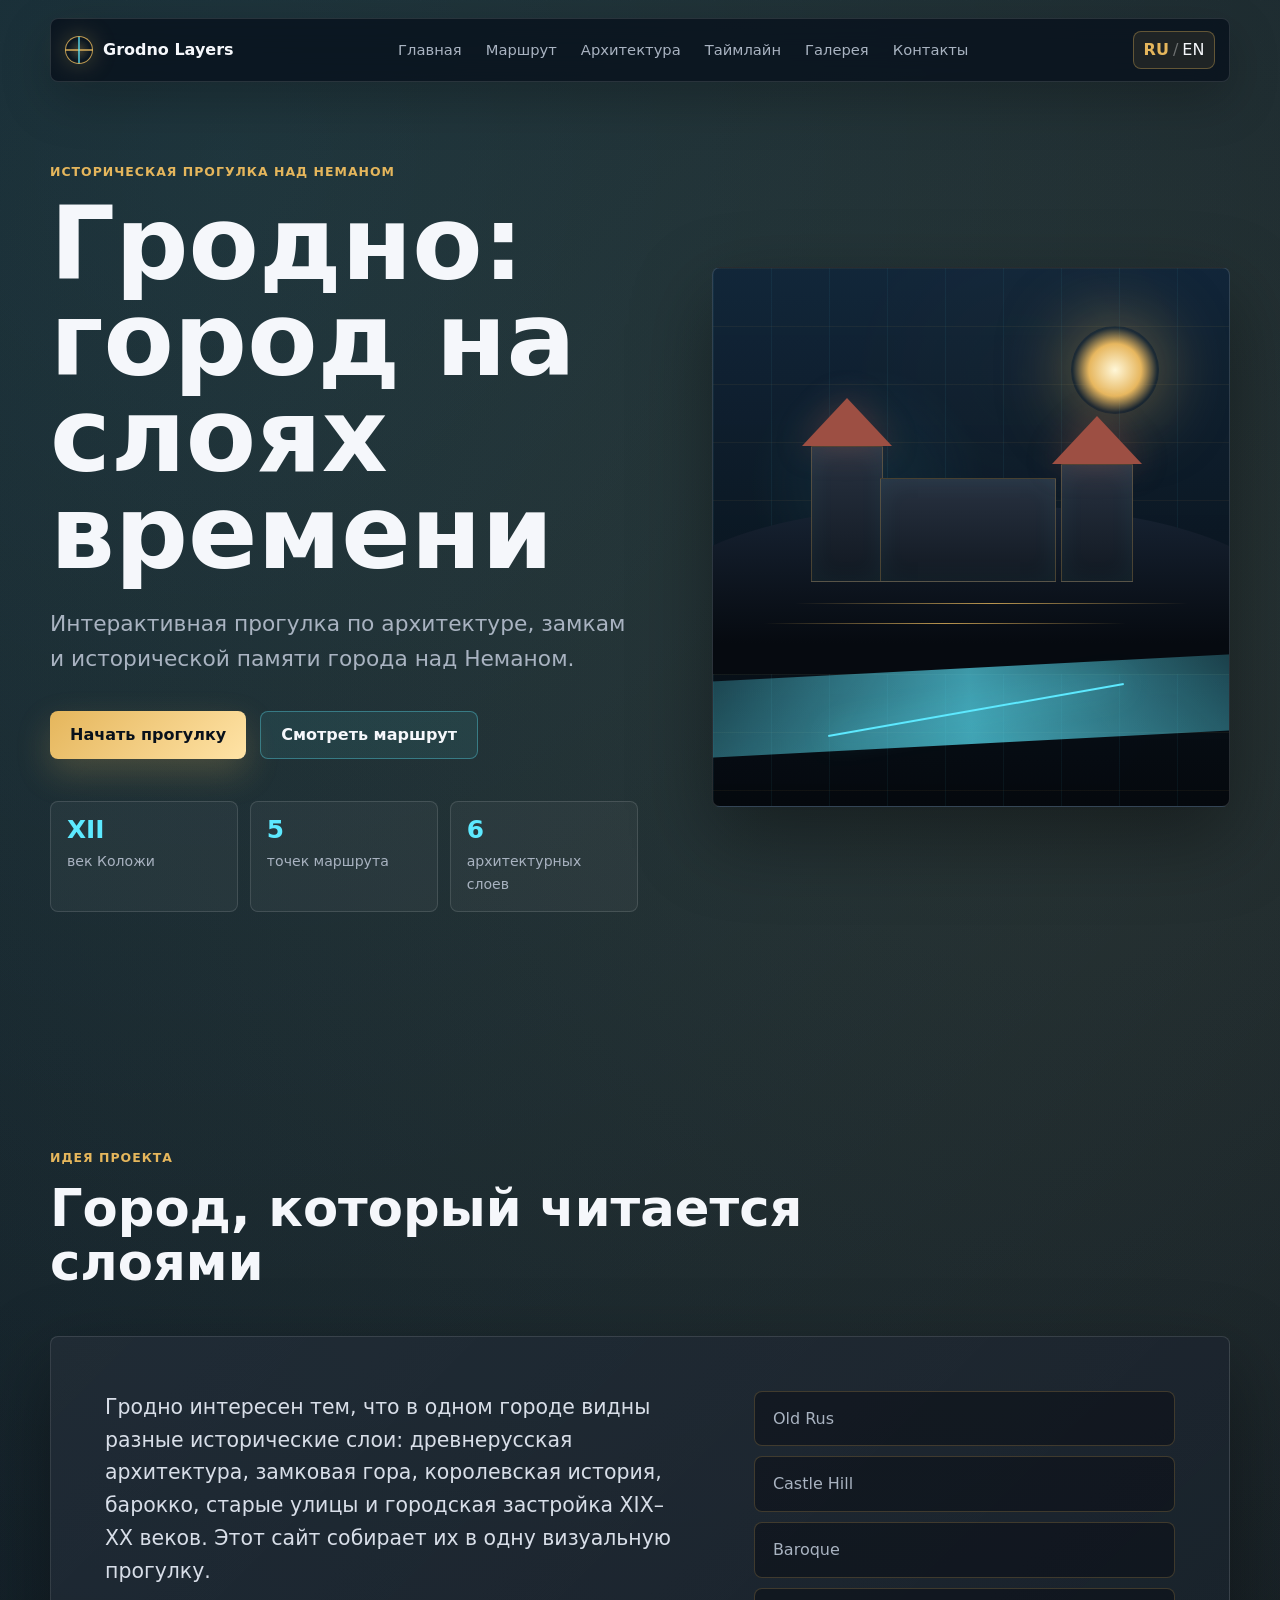
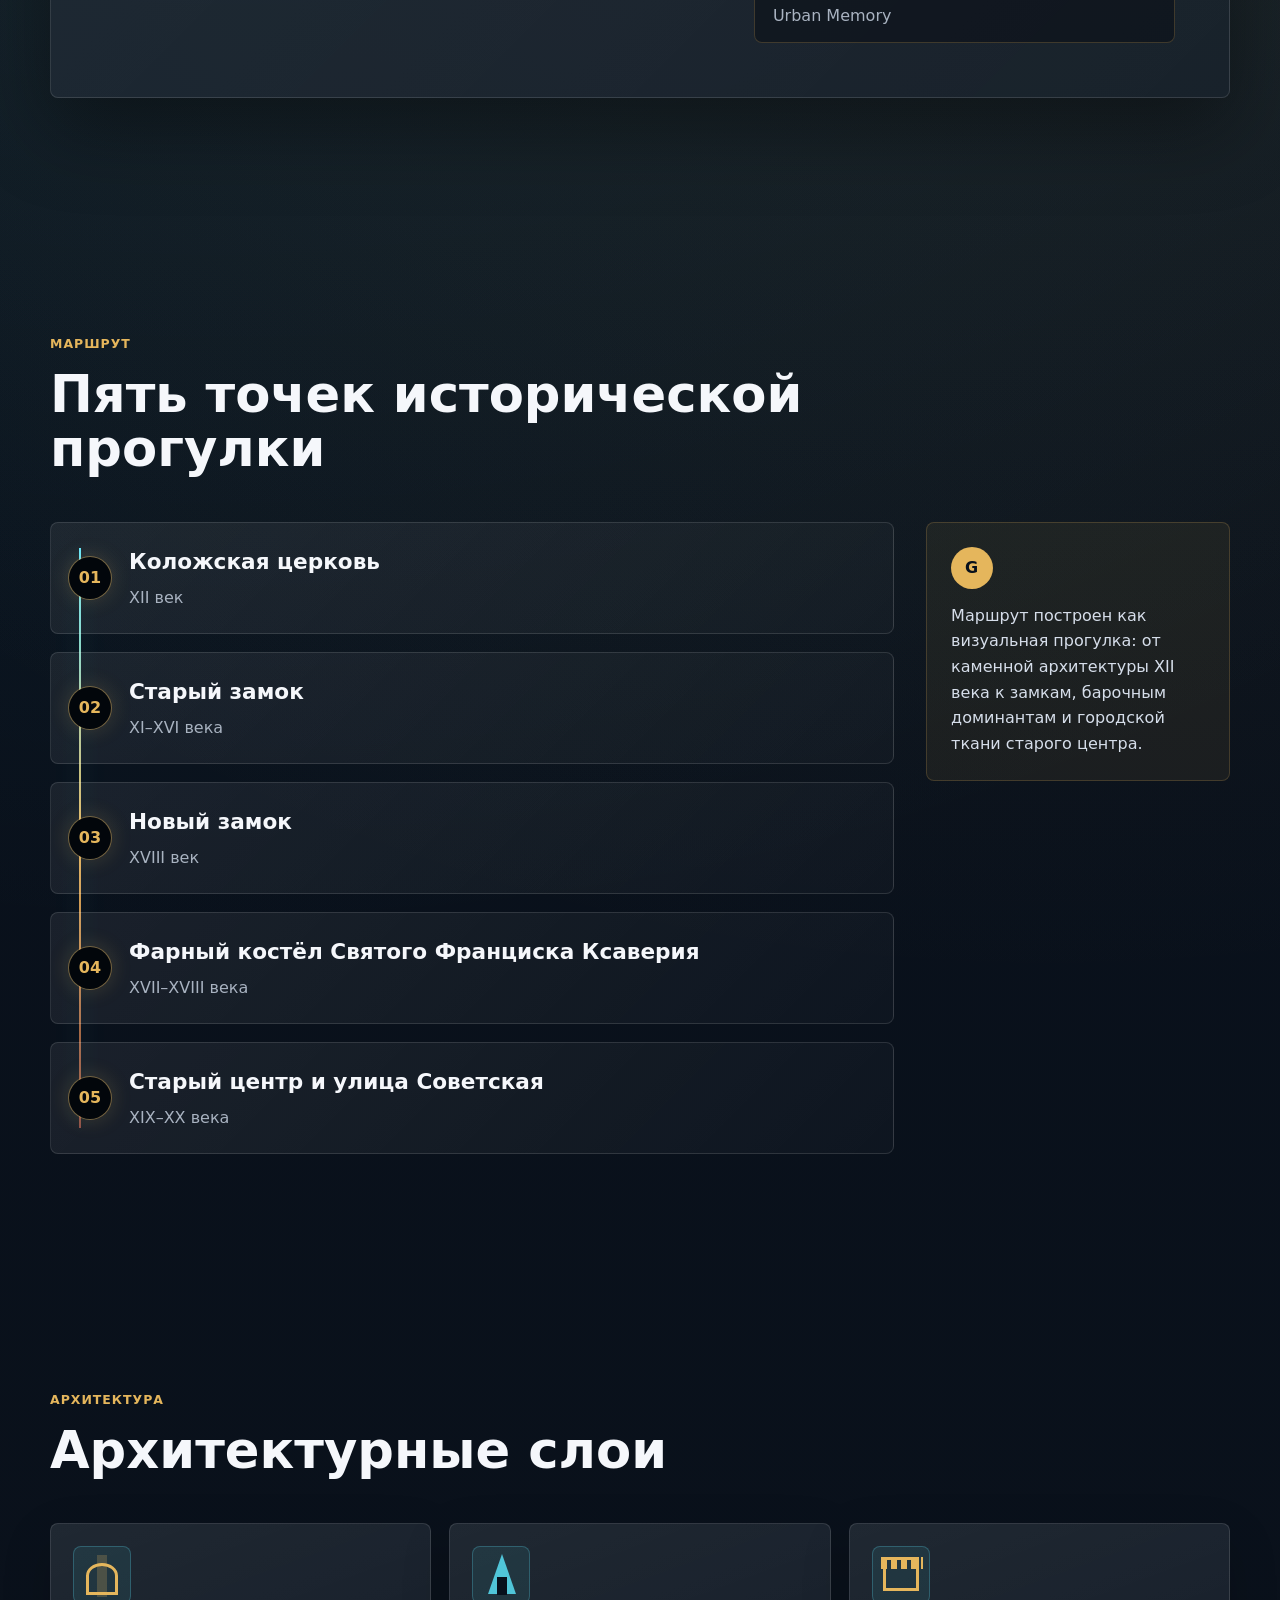
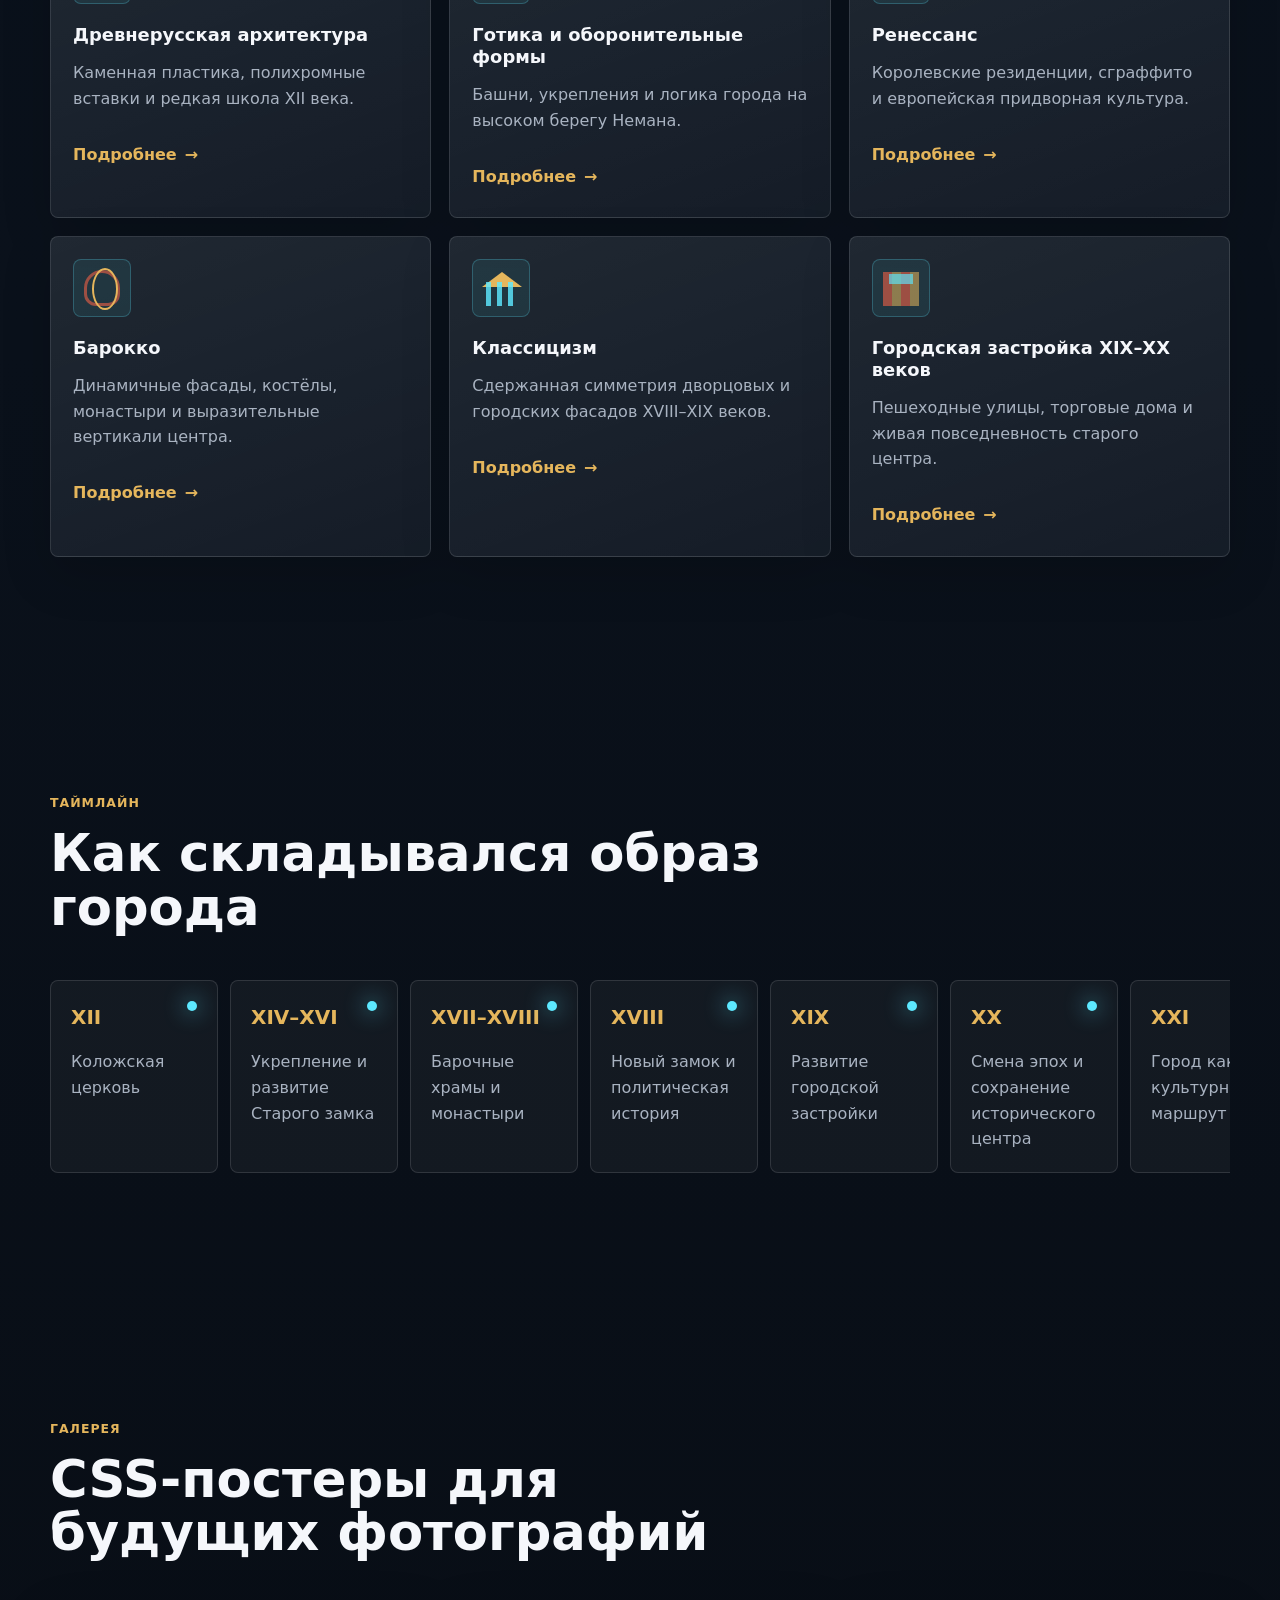
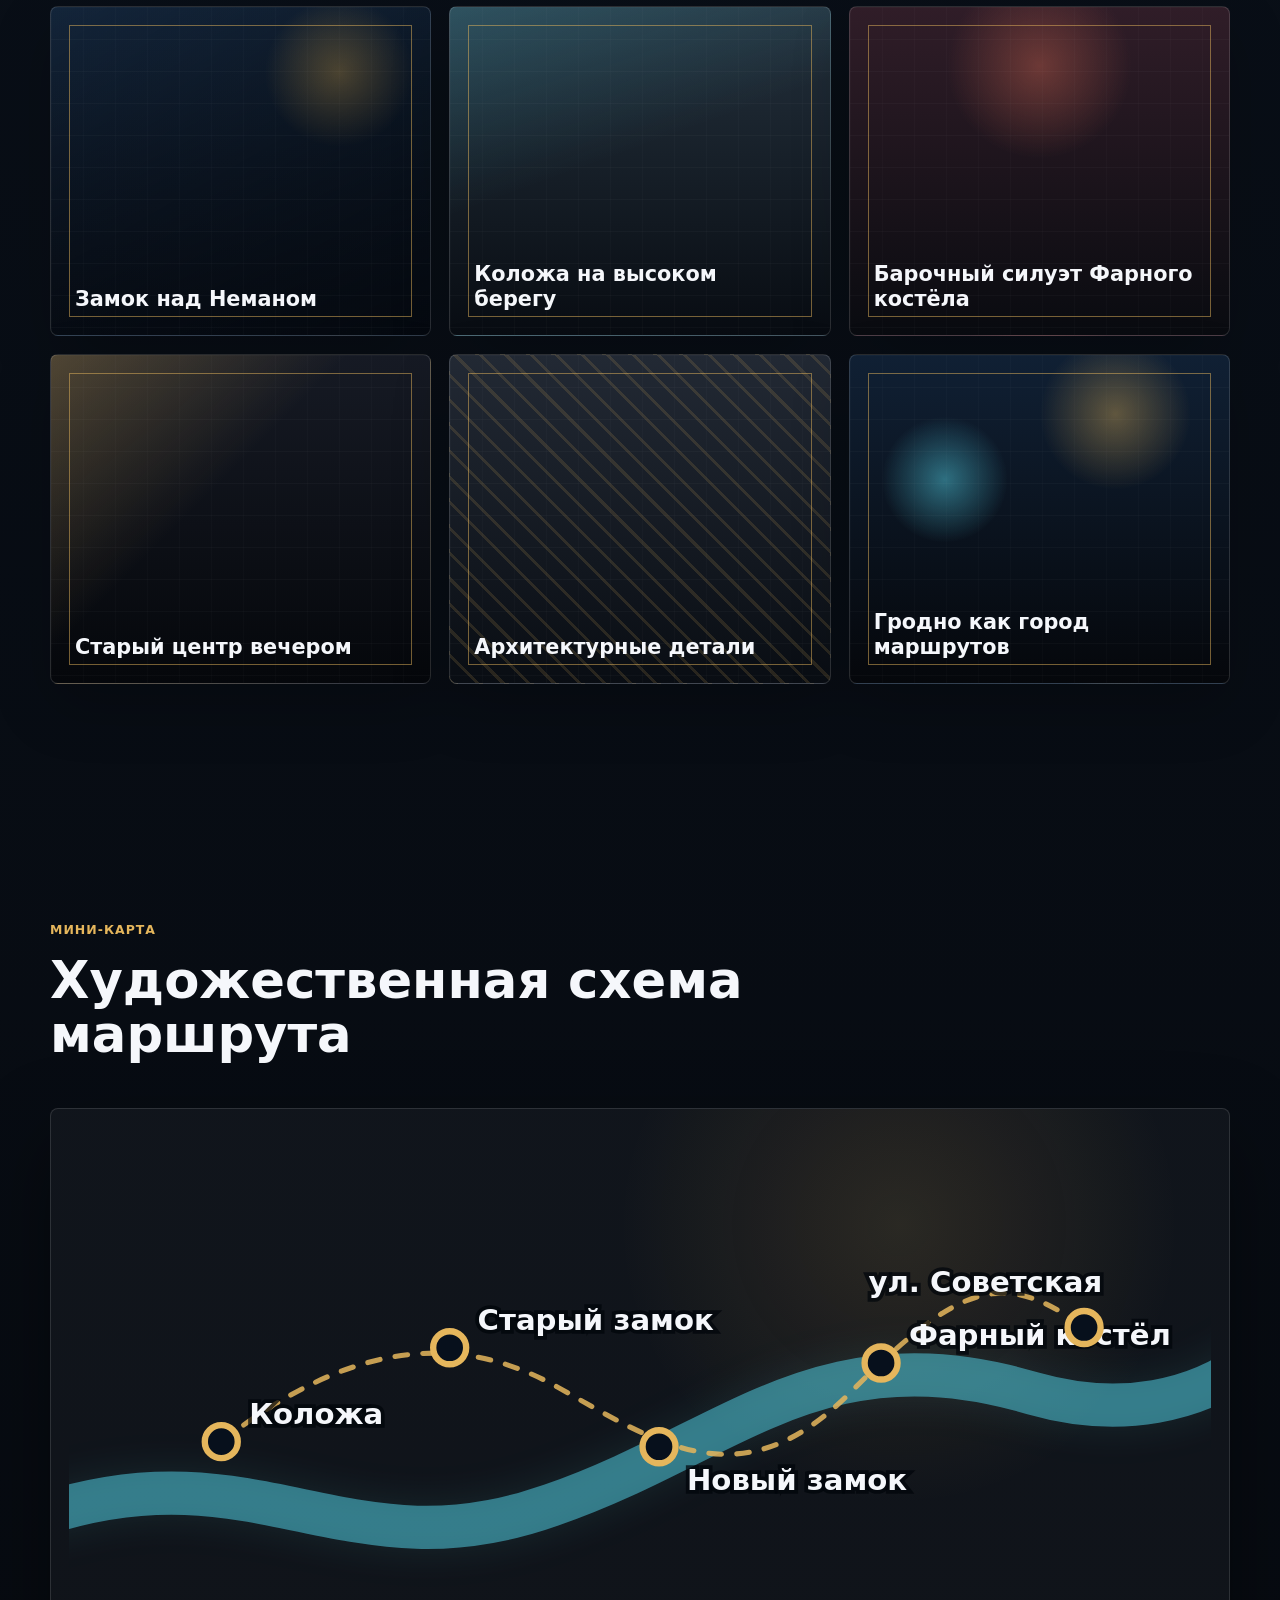
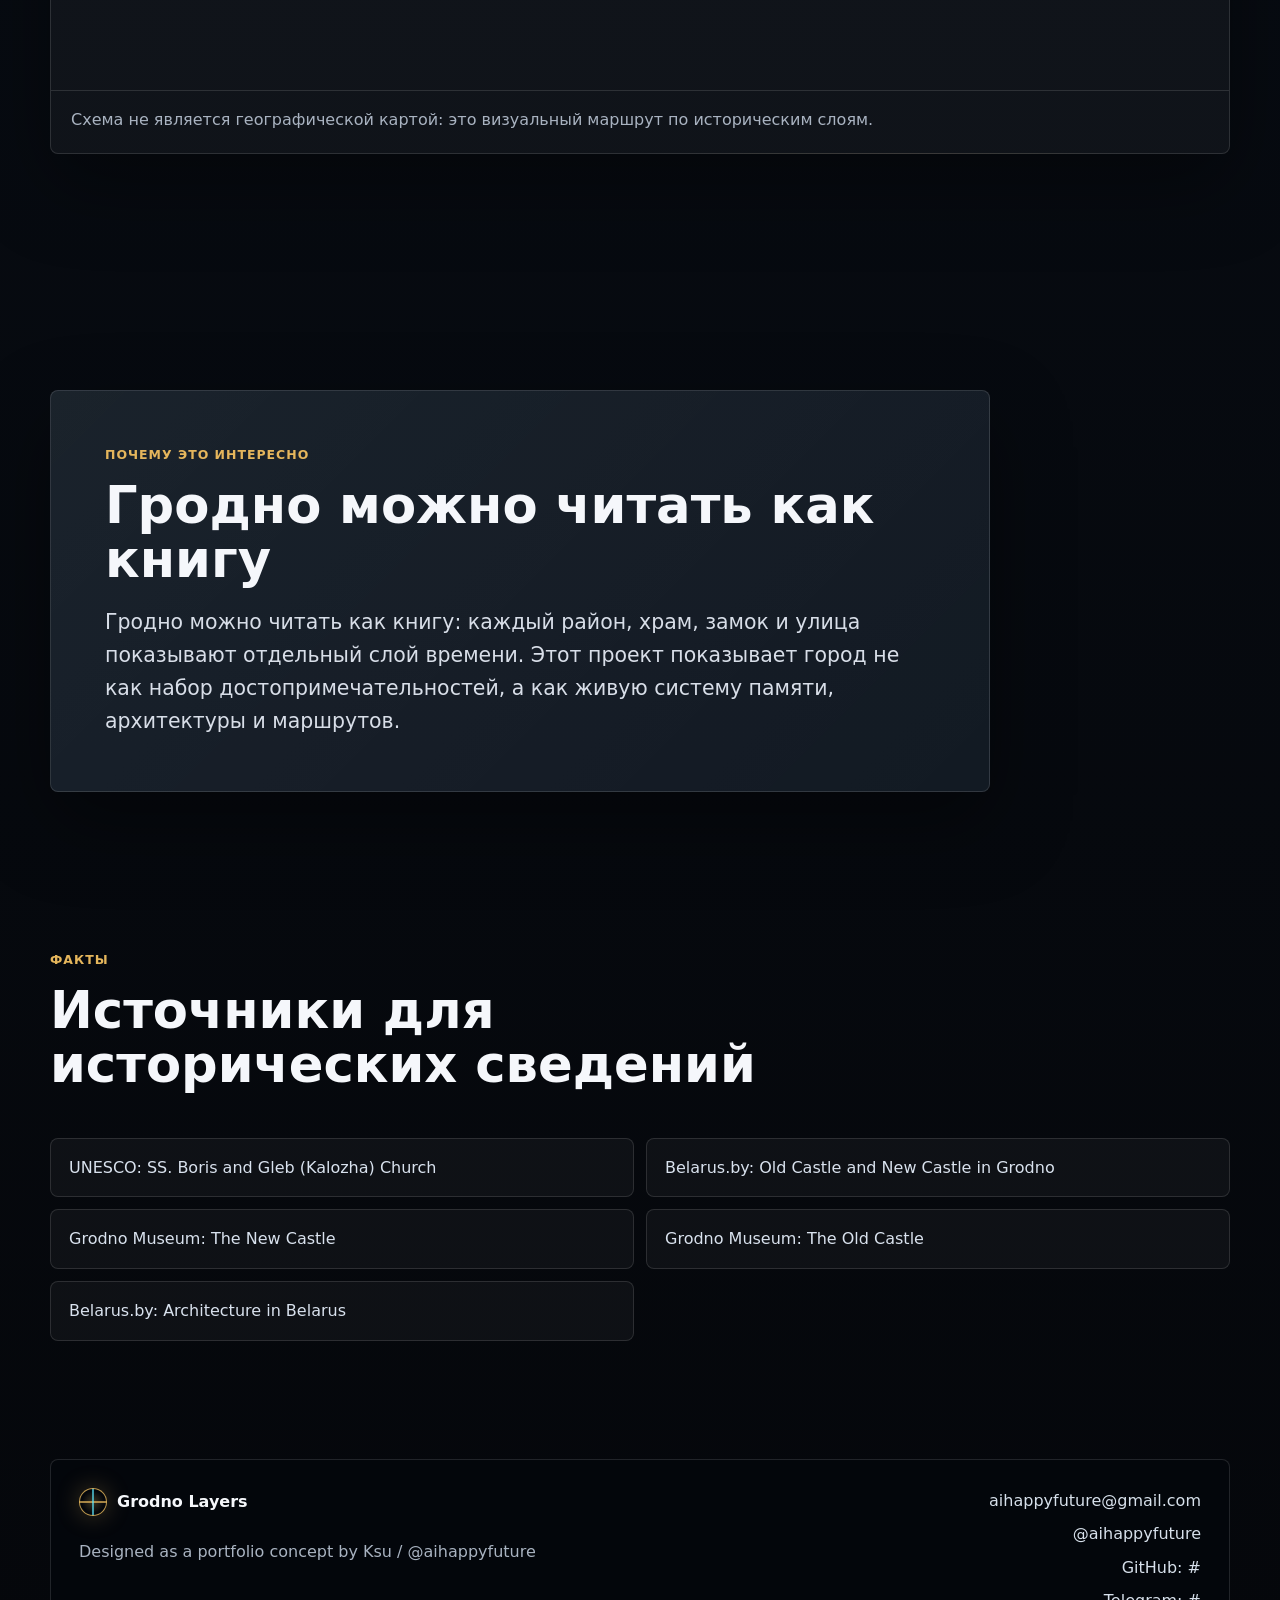
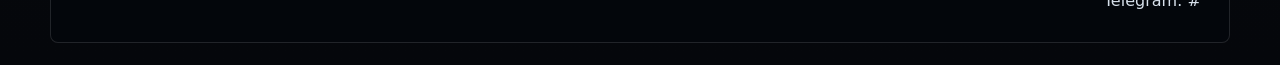
==== index.html @ 13f541f4 "Publish Grodno Layers site" ====
<!DOCTYPE html>
<html lang="ru">
  <head>
    <meta charset="UTF-8" />
    <meta name="viewport" content="width=device-width, initial-scale=1.0" />
    <meta
      name="description"
      content="Grodno Layers — интерактивный одностраничный портфолио-проект об истории и архитектуре Гродно."
    />
    <title>Grodno Layers | Гродно: город на слоях времени</title>
    <link rel="stylesheet" href="style.css" />
  </head>
  <body>
    <div class="page-noise" aria-hidden="true"></div>

    <header class="site-header" id="top">
      <a class="brand" href="#home" aria-label="Grodno Layers">
        <span class="brand-mark"></span>
        <span>Grodno Layers</span>
      </a>

      <nav class="nav" aria-label="Primary navigation">
        <a href="#home" data-i18n="navHome">Главная</a>
        <a href="#route" data-i18n="navRoute">Маршрут</a>
        <a href="#architecture" data-i18n="navArchitecture">Архитектура</a>
        <a href="#timeline" data-i18n="navTimeline">Таймлайн</a>
        <a href="#gallery" data-i18n="navGallery">Галерея</a>
        <a href="#contacts" data-i18n="navContacts">Контакты</a>
      </nav>

      <button class="lang-toggle" type="button" aria-label="Switch language">
        <span class="lang-current">RU</span>
        <span class="lang-divider">/</span>
        <span class="lang-next">EN</span>
      </button>
    </header>

    <main>
      <section class="hero section" id="home">
        <div class="hero-copy reveal">
          <p class="eyebrow" data-i18n="heroEyebrow">Историческая прогулка над Неманом</p>
          <h1 data-i18n="heroTitle">Гродно: город на слоях времени</h1>
          <p class="hero-lead" data-i18n="heroLead">
            Интерактивная прогулка по архитектуре, замкам и исторической памяти города над Неманом.
          </p>
          <div class="hero-actions" aria-label="Hero actions">
            <a class="button primary" href="#idea" data-i18n="startWalk">Начать прогулку</a>
            <a class="button ghost" href="#route" data-i18n="watchRoute">Смотреть маршрут</a>
          </div>
          <dl class="hero-facts">
            <div>
              <dt>XII</dt>
              <dd data-i18n="factCentury">век Коложи</dd>
            </div>
            <div>
              <dt>5</dt>
              <dd data-i18n="factRoute">точек маршрута</dd>
            </div>
            <div>
              <dt>6</dt>
              <dd data-i18n="factLayers">архитектурных слоев</dd>
            </div>
          </dl>
        </div>

        <div class="hero-art reveal" aria-label="CSS illustration of Grodno skyline">
          <div class="archive-grid"></div>
          <div class="moon"></div>
          <div class="hill"></div>
          <div class="castle">
            <span class="tower tower-left"></span>
            <span class="tower tower-right"></span>
            <span class="keep"></span>
            <span class="roof roof-left"></span>
            <span class="roof roof-right"></span>
          </div>
          <div class="city-line line-one"></div>
          <div class="city-line line-two"></div>
          <div class="river"></div>
          <div class="route-glow"></div>
        </div>
      </section>

      <section class="section idea" id="idea">
        <div class="section-heading reveal">
          <p class="eyebrow" data-i18n="ideaEyebrow">Идея проекта</p>
          <h2 data-i18n="ideaTitle">Город, который читается слоями</h2>
        </div>
        <div class="idea-panel reveal">
          <p data-i18n="ideaText">
            Гродно интересен тем, что в одном городе видны разные исторические слои:
            древнерусская архитектура, замковая гора, королевская история, барокко,
            старые улицы и городская застройка XIX–XX веков. Этот сайт собирает их
            в одну визуальную прогулку.
          </p>
          <div class="idea-diagram" aria-hidden="true">
            <span>Old Rus</span>
            <span>Castle Hill</span>
            <span>Baroque</span>
            <span>Urban Memory</span>
          </div>
        </div>
      </section>

      <section class="section route-section" id="route">
        <div class="section-heading reveal">
          <p class="eyebrow" data-i18n="routeEyebrow">Маршрут</p>
          <h2 data-i18n="routeTitle">Пять точек исторической прогулки</h2>
        </div>

        <div class="route-layout">
          <div class="route-line" aria-label="Interactive route timeline">
            <button class="route-point reveal" type="button" data-place="kalozha">
              <span class="point-index">01</span>
              <span class="point-copy">
                <strong data-i18n="placeKalozha">Коложская церковь</strong>
                <em data-i18n="periodKalozha">XII век</em>
              </span>
            </button>
            <button class="route-point reveal" type="button" data-place="oldCastle">
              <span class="point-index">02</span>
              <span class="point-copy">
                <strong data-i18n="placeOldCastle">Старый замок</strong>
                <em data-i18n="periodOldCastle">XI–XVI века</em>
              </span>
            </button>
            <button class="route-point reveal" type="button" data-place="newCastle">
              <span class="point-index">03</span>
              <span class="point-copy">
                <strong data-i18n="placeNewCastle">Новый замок</strong>
                <em data-i18n="periodNewCastle">XVIII век</em>
              </span>
            </button>
            <button class="route-point reveal" type="button" data-place="farny">
              <span class="point-index">04</span>
              <span class="point-copy">
                <strong data-i18n="placeFarny">Фарный костёл Святого Франциска Ксаверия</strong>
                <em data-i18n="periodFarny">XVII–XVIII века</em>
              </span>
            </button>
            <button class="route-point reveal" type="button" data-place="sovetskaya">
              <span class="point-index">05</span>
              <span class="point-copy">
                <strong data-i18n="placeSovetskaya">Старый центр и улица Советская</strong>
                <em data-i18n="periodSovetskaya">XIX–XX века</em>
              </span>
            </button>
          </div>

          <aside class="route-note reveal" aria-label="Route note">
            <div class="note-mark">G</div>
            <p data-i18n="routeNote">
              Маршрут построен как визуальная прогулка: от каменной архитектуры XII века
              к замкам, барочным доминантам и городской ткани старого центра.
            </p>
          </aside>
        </div>
      </section>

      <section class="section architecture" id="architecture">
        <div class="section-heading reveal">
          <p class="eyebrow" data-i18n="architectureEyebrow">Архитектура</p>
          <h2 data-i18n="architectureTitle">Архитектурные слои</h2>
        </div>

        <div class="cards-grid">
          <article class="layer-card reveal" data-layer="oldRus">
            <span class="css-icon arch-old"></span>
            <h3 data-i18n="oldRusTitle">Древнерусская архитектура</h3>
            <p data-i18n="oldRusText">Каменная пластика, полихромные вставки и редкая школа XII века.</p>
            <button class="text-button" type="button" data-layer-modal="oldRus" data-i18n="more">Подробнее</button>
          </article>
          <article class="layer-card reveal" data-layer="gothic">
            <span class="css-icon arch-gothic"></span>
            <h3 data-i18n="gothicTitle">Готика и оборонительные формы</h3>
            <p data-i18n="gothicText">Башни, укрепления и логика города на высоком берегу Немана.</p>
            <button class="text-button" type="button" data-layer-modal="gothic" data-i18n="more">Подробнее</button>
          </article>
          <article class="layer-card reveal" data-layer="renaissance">
            <span class="css-icon arch-renaissance"></span>
            <h3 data-i18n="renaissanceTitle">Ренессанс</h3>
            <p data-i18n="renaissanceText">Королевские резиденции, сграффито и европейская придворная культура.</p>
            <button class="text-button" type="button" data-layer-modal="renaissance" data-i18n="more">Подробнее</button>
          </article>
          <article class="layer-card reveal" data-layer="baroque">
            <span class="css-icon arch-baroque"></span>
            <h3 data-i18n="baroqueTitle">Барокко</h3>
            <p data-i18n="baroqueText">Динамичные фасады, костёлы, монастыри и выразительные вертикали центра.</p>
            <button class="text-button" type="button" data-layer-modal="baroque" data-i18n="more">Подробнее</button>
          </article>
          <article class="layer-card reveal" data-layer="classic">
            <span class="css-icon arch-classic"></span>
            <h3 data-i18n="classicTitle">Классицизм</h3>
            <p data-i18n="classicText">Сдержанная симметрия дворцовых и городских фасадов XVIII–XIX веков.</p>
            <button class="text-button" type="button" data-layer-modal="classic" data-i18n="more">Подробнее</button>
          </article>
          <article class="layer-card reveal" data-layer="urban">
            <span class="css-icon arch-urban"></span>
            <h3 data-i18n="urbanTitle">Городская застройка XIX–XX веков</h3>
            <p data-i18n="urbanText">Пешеходные улицы, торговые дома и живая повседневность старого центра.</p>
            <button class="text-button" type="button" data-layer-modal="urban" data-i18n="more">Подробнее</button>
          </article>
        </div>
      </section>

      <section class="section timeline" id="timeline">
        <div class="section-heading reveal">
          <p class="eyebrow" data-i18n="timelineEyebrow">Таймлайн</p>
          <h2 data-i18n="timelineTitle">Как складывался образ города</h2>
        </div>
        <div class="timeline-track reveal">
          <article>
            <span>XII</span>
            <p data-i18n="time1">Коложская церковь</p>
          </article>
          <article>
            <span>XIV–XVI</span>
            <p data-i18n="time2">Укрепление и развитие Старого замка</p>
          </article>
          <article>
            <span>XVII–XVIII</span>
            <p data-i18n="time3">Барочные храмы и монастыри</p>
          </article>
          <article>
            <span>XVIII</span>
            <p data-i18n="time4">Новый замок и политическая история</p>
          </article>
          <article>
            <span>XIX</span>
            <p data-i18n="time5">Развитие городской застройки</p>
          </article>
          <article>
            <span>XX</span>
            <p data-i18n="time6">Смена эпох и сохранение исторического центра</p>
          </article>
          <article>
            <span>XXI</span>
            <p data-i18n="time7">Город как культурный маршрут</p>
          </article>
        </div>
      </section>

      <section class="section gallery" id="gallery">
        <div class="section-heading reveal">
          <p class="eyebrow" data-i18n="galleryEyebrow">Галерея</p>
          <h2 data-i18n="galleryTitle">CSS-постеры для будущих фотографий</h2>
        </div>

        <div class="poster-grid">
          <article class="poster poster-castle reveal">
            <span data-i18n="poster1">Замок над Неманом</span>
          </article>
          <article class="poster poster-kalozha reveal">
            <span data-i18n="poster2">Коложа на высоком берегу</span>
          </article>
          <article class="poster poster-baroque reveal">
            <span data-i18n="poster3">Барочный силуэт Фарного костёла</span>
          </article>
          <article class="poster poster-evening reveal">
            <span data-i18n="poster4">Старый центр вечером</span>
          </article>
          <article class="poster poster-detail reveal">
            <span data-i18n="poster5">Архитектурные детали</span>
          </article>
          <article class="poster poster-routes reveal">
            <span data-i18n="poster6">Гродно как город маршрутов</span>
          </article>
        </div>
      </section>

      <section class="section map-section" id="map">
        <div class="section-heading reveal">
          <p class="eyebrow" data-i18n="mapEyebrow">Мини-карта</p>
          <h2 data-i18n="mapTitle">Художественная схема маршрута</h2>
        </div>
        <div class="mini-map reveal">
          <svg viewBox="0 0 900 430" role="img" aria-labelledby="mapTitleSvg mapDescSvg">
            <title id="mapTitleSvg">Grodno route map</title>
            <desc id="mapDescSvg">Stylized route along the Neman River with five interactive points.</desc>
            <path class="map-river" d="M-20,305 C150,250 220,355 380,298 C520,250 590,160 760,210 C830,230 890,215 930,185" />
            <path class="map-route" d="M120,248 C220,170 305,160 385,205 S530,295 615,210 S735,110 800,158" />
            <g class="map-point" data-place="kalozha" transform="translate(120 248)">
              <circle r="13"></circle>
              <text x="22" y="-14" data-i18n-svg="mapKalozha">Коложа</text>
            </g>
            <g class="map-point" data-place="oldCastle" transform="translate(300 174)">
              <circle r="13"></circle>
              <text x="22" y="-14" data-i18n-svg="mapOldCastle">Старый замок</text>
            </g>
            <g class="map-point" data-place="newCastle" transform="translate(465 252)">
              <circle r="13"></circle>
              <text x="22" y="34" data-i18n-svg="mapNewCastle">Новый замок</text>
            </g>
            <g class="map-point" data-place="farny" transform="translate(640 186)">
              <circle r="13"></circle>
              <text x="22" y="-14" data-i18n-svg="mapFarny">Фарный костёл</text>
            </g>
            <g class="map-point" data-place="sovetskaya" transform="translate(800 158)">
              <circle r="13"></circle>
              <text x="-170" y="-28" data-i18n-svg="mapSovetskaya">ул. Советская</text>
            </g>
          </svg>
          <div class="map-caption">
            <span data-i18n="mapCaption">Схема не является географической картой: это визуальный маршрут по историческим слоям.</span>
          </div>
        </div>
      </section>

      <section class="section why">
        <div class="why-panel reveal">
          <p class="eyebrow" data-i18n="whyEyebrow">Почему это интересно</p>
          <h2 data-i18n="whyTitle">Гродно можно читать как книгу</h2>
          <p data-i18n="whyText">
            Гродно можно читать как книгу: каждый район, храм, замок и улица
            показывают отдельный слой времени. Этот проект показывает город не как
            набор достопримечательностей, а как живую систему памяти, архитектуры и маршрутов.
          </p>
        </div>
      </section>

      <section class="section sources" aria-label="Fact sources">
        <div class="section-heading reveal">
          <p class="eyebrow" data-i18n="sourcesEyebrow">Факты</p>
          <h2 data-i18n="sourcesTitle">Источники для исторических сведений</h2>
        </div>
        <div class="sources-list reveal">
          <a href="https://whc.unesco.org/en/tentativelists/1895/" target="_blank" rel="noreferrer">UNESCO: SS. Boris and Gleb (Kalozha) Church</a>
          <a href="https://www.belarus.by/en/travel/belarus-life/old-new-castles-grodno" target="_blank" rel="noreferrer">Belarus.by: Old Castle and New Castle in Grodno</a>
          <a href="https://grodno-museum.by/en/new-castle/" target="_blank" rel="noreferrer">Grodno Museum: The New Castle</a>
          <a href="https://grodno-museum.by/en/the-old-castle/" target="_blank" rel="noreferrer">Grodno Museum: The Old Castle</a>
          <a href="https://www.belarus.by/en/about-belarus/architecture" target="_blank" rel="noreferrer">Belarus.by: Architecture in Belarus</a>
        </div>
      </section>
    </main>

    <footer class="footer" id="contacts">
      <div>
        <a class="brand footer-brand" href="#top">
          <span class="brand-mark"></span>
          <span>Grodno Layers</span>
        </a>
        <p data-i18n="footerCredit">Designed as a portfolio concept by Ksu / @aihappyfuture</p>
      </div>
      <address>
        <a href="mailto:aihappyfuture@gmail.com">aihappyfuture@gmail.com</a>
        <a href="https://t.me/aihappyfuture" target="_blank" rel="noreferrer">@aihappyfuture</a>
        <a href="#" aria-label="GitHub placeholder">GitHub: #</a>
        <a href="#" aria-label="Telegram placeholder">Telegram: #</a>
      </address>
    </footer>

    <div class="modal" aria-hidden="true" role="dialog" aria-modal="true" aria-labelledby="modal-title">
      <div class="modal-backdrop" data-close-modal></div>
      <article class="modal-card" role="document">
        <button class="modal-close" type="button" aria-label="Close" data-close-modal>×</button>
        <p class="modal-period" id="modal-period"></p>
        <h2 id="modal-title"></h2>
        <p id="modal-text"></p>
      </article>
    </div>

    <script src="script.js"></script>
  </body>
</html>
---- style.css ----
:root {
  color-scheme: dark;
  --bg: #07101c;
  --bg-deep: #02060b;
  --panel: rgba(17, 27, 39, 0.78);
  --panel-solid: #111b27;
  --graphite: #222934;
  --line: rgba(255, 255, 255, 0.12);
  --text: #f5f7fb;
  --muted: #a9b3c1;
  --gold: #e5b65c;
  --gold-soft: rgba(229, 182, 92, 0.22);
  --cyan: #5de9ff;
  --cyan-soft: rgba(93, 233, 255, 0.18);
  --tile: #9d4f43;
  --shadow: 0 30px 80px rgba(0, 0, 0, 0.38);
  --radius: 8px;
  --max: 1180px;
}

* {
  box-sizing: border-box;
}

html {
  scroll-behavior: smooth;
}

body {
  margin: 0;
  min-height: 100vh;
  background:
    radial-gradient(circle at 18% 2%, rgba(93, 233, 255, 0.13), transparent 30%),
    radial-gradient(circle at 82% 8%, rgba(229, 182, 92, 0.13), transparent 26%),
    linear-gradient(180deg, #07101c 0%, #0a111b 44%, #05070b 100%);
  color: var(--text);
  font-family: Inter, ui-sans-serif, system-ui, -apple-system, BlinkMacSystemFont, "Segoe UI", sans-serif;
  line-height: 1.6;
  overflow-x: hidden;
}

body.modal-open {
  overflow: hidden;
}

a {
  color: inherit;
  text-decoration: none;
}

button {
  font: inherit;
}

.page-noise {
  position: fixed;
  inset: 0;
  pointer-events: none;
  z-index: 0;
  opacity: 0.14;
  background-image:
    linear-gradient(rgba(255, 255, 255, 0.05) 1px, transparent 1px),
    linear-gradient(90deg, rgba(255, 255, 255, 0.04) 1px, transparent 1px);
  background-size: 42px 42px;
  mask-image: linear-gradient(to bottom, black, transparent 85%);
}

.site-header {
  position: sticky;
  top: 0;
  z-index: 20;
  display: flex;
  align-items: center;
  justify-content: space-between;
  gap: 22px;
  width: min(calc(100% - 32px), var(--max));
  margin: 18px auto 0;
  padding: 12px 14px;
  border: 1px solid var(--line);
  border-radius: var(--radius);
  background: rgba(7, 16, 28, 0.78);
  backdrop-filter: blur(18px);
  box-shadow: 0 18px 50px rgba(0, 0, 0, 0.22);
}

.brand {
  display: inline-flex;
  align-items: center;
  gap: 10px;
  min-width: max-content;
  font-weight: 760;
  letter-spacing: 0;
}

.brand-mark {
  width: 28px;
  height: 28px;
  border: 1px solid rgba(229, 182, 92, 0.82);
  border-radius: 50%;
  background:
    linear-gradient(90deg, transparent 46%, rgba(93, 233, 255, 0.65) 47% 53%, transparent 54%),
    linear-gradient(180deg, transparent 46%, rgba(229, 182, 92, 0.7) 47% 53%, transparent 54%),
    radial-gradient(circle, rgba(229, 182, 92, 0.25), transparent 62%);
  box-shadow: 0 0 24px rgba(229, 182, 92, 0.28);
}

.nav {
  display: flex;
  justify-content: center;
  flex: 1;
  gap: clamp(10px, 2vw, 24px);
  color: var(--muted);
  font-size: 0.92rem;
  scrollbar-width: none;
}

.nav::-webkit-scrollbar {
  display: none;
}

.nav a {
  transition: color 180ms ease;
}

.nav a:hover,
.nav a:focus-visible {
  color: var(--text);
}

.lang-toggle,
.button,
.text-button,
.route-point,
.modal-close {
  cursor: pointer;
}

.lang-toggle {
  display: inline-flex;
  align-items: center;
  justify-content: center;
  gap: 4px;
  min-width: 82px;
  height: 38px;
  border: 1px solid rgba(229, 182, 92, 0.34);
  border-radius: var(--radius);
  background: rgba(229, 182, 92, 0.09);
  color: var(--text);
}

.lang-current {
  color: var(--gold);
  font-weight: 800;
}

.lang-divider {
  color: rgba(255, 255, 255, 0.35);
}

.section {
  position: relative;
  z-index: 1;
  width: min(calc(100% - 32px), var(--max));
  margin: 0 auto;
  padding: clamp(72px, 10vw, 118px) 0;
}

.hero {
  display: grid;
  grid-template-columns: minmax(0, 1.02fr) minmax(340px, 0.9fr);
  align-items: center;
  gap: clamp(34px, 6vw, 74px);
  min-height: calc(100vh - 78px);
  padding-top: clamp(42px, 7vw, 80px);
}

.eyebrow {
  margin: 0 0 14px;
  color: var(--gold);
  font-size: 0.78rem;
  font-weight: 820;
  letter-spacing: 0.08em;
  text-transform: uppercase;
}

h1,
h2,
h3,
p {
  overflow-wrap: anywhere;
}

h1 {
  margin: 0;
  max-width: 760px;
  font-size: clamp(3rem, 8vw, 6.9rem);
  line-height: 0.94;
  letter-spacing: 0;
}

h2 {
  margin: 0;
  font-size: clamp(2rem, 4vw, 3.7rem);
  line-height: 1.05;
  letter-spacing: 0;
}

h3 {
  margin: 0;
  font-size: 1.12rem;
  line-height: 1.22;
}

.hero-lead {
  max-width: 650px;
  margin: 26px 0 0;
  color: var(--muted);
  font-size: clamp(1.05rem, 2vw, 1.36rem);
}

.hero-actions {
  display: flex;
  flex-wrap: wrap;
  gap: 14px;
  margin-top: 34px;
}

.button {
  display: inline-flex;
  align-items: center;
  justify-content: center;
  min-height: 48px;
  padding: 0 20px;
  border-radius: var(--radius);
  font-weight: 760;
  transition: transform 180ms ease, border-color 180ms ease, background 180ms ease, box-shadow 180ms ease;
}

.button:hover,
.button:focus-visible {
  transform: translateY(-2px);
}

.button.primary {
  color: #09111b;
  background: linear-gradient(135deg, var(--gold), #ffe3a6);
  box-shadow: 0 14px 34px rgba(229, 182, 92, 0.22);
}

.button.ghost {
  border: 1px solid rgba(93, 233, 255, 0.34);
  color: var(--text);
  background: rgba(93, 233, 255, 0.08);
}

.hero-facts {
  display: grid;
  grid-template-columns: repeat(3, minmax(0, 1fr));
  gap: 12px;
  margin: 42px 0 0;
  max-width: 620px;
}

.hero-facts div {
  padding: 16px;
  border: 1px solid var(--line);
  border-radius: var(--radius);
  background: rgba(255, 255, 255, 0.045);
}

.hero-facts dt {
  color: var(--cyan);
  font-size: 1.55rem;
  font-weight: 850;
  line-height: 1;
}

.hero-facts dd {
  margin: 8px 0 0;
  color: var(--muted);
  font-size: 0.88rem;
}

.hero-art {
  position: relative;
  min-height: 540px;
  border: 1px solid rgba(255, 255, 255, 0.14);
  border-radius: var(--radius);
  overflow: hidden;
  background:
    linear-gradient(180deg, rgba(16, 37, 58, 0.9), rgba(3, 7, 12, 0.95)),
    radial-gradient(circle at 60% 20%, rgba(229, 182, 92, 0.22), transparent 34%);
  box-shadow: var(--shadow);
  transform-style: preserve-3d;
}

.archive-grid,
.moon,
.hill,
.castle,
.river,
.route-glow,
.city-line {
  position: absolute;
}

.archive-grid {
  inset: 0;
  background:
    linear-gradient(rgba(229, 182, 92, 0.11) 1px, transparent 1px),
    linear-gradient(90deg, rgba(93, 233, 255, 0.1) 1px, transparent 1px),
    radial-gradient(circle at 30% 40%, rgba(93, 233, 255, 0.13), transparent 25%);
  background-size: 58px 58px, 58px 58px, 100% 100%;
  opacity: 0.55;
}

.moon {
  top: 58px;
  right: 70px;
  width: 88px;
  height: 88px;
  border-radius: 50%;
  background: radial-gradient(circle, #fff7d8, #e7b75f 42%, rgba(229, 182, 92, 0.05) 68%);
  box-shadow: 0 0 70px rgba(229, 182, 92, 0.5);
}

.hill {
  left: -8%;
  right: -8%;
  bottom: 132px;
  height: 170px;
  border-radius: 50% 50% 0 0;
  background: linear-gradient(180deg, #172333, #060a10 82%);
}

.castle {
  left: 14%;
  right: 15%;
  bottom: 224px;
  height: 160px;
}

.tower,
.keep {
  position: absolute;
  bottom: 0;
  border: 1px solid rgba(229, 182, 92, 0.25);
  background: linear-gradient(180deg, #283241, #111821);
  box-shadow: inset 0 0 26px rgba(93, 233, 255, 0.06);
}

.tower {
  width: 72px;
  height: 136px;
}

.tower-left {
  left: 7%;
}

.tower-right {
  right: 5%;
  height: 118px;
}

.keep {
  left: 26%;
  bottom: 0;
  width: 48%;
  height: 104px;
}

.roof {
  position: absolute;
  width: 0;
  height: 0;
  border-left: 45px solid transparent;
  border-right: 45px solid transparent;
  border-bottom: 48px solid var(--tile);
  filter: drop-shadow(0 0 16px rgba(157, 79, 67, 0.38));
}

.roof-left {
  left: calc(7% - 9px);
  bottom: 136px;
}

.roof-right {
  right: calc(5% - 9px);
  bottom: 118px;
}

.river {
  left: -20%;
  right: -20%;
  bottom: 62px;
  height: 76px;
  background:
    linear-gradient(90deg, transparent, rgba(93, 233, 255, 0.6), transparent),
    linear-gradient(180deg, rgba(93, 233, 255, 0.09), rgba(93, 233, 255, 0.22));
  transform: rotate(-3deg);
  filter: blur(0.2px);
}

.city-line {
  height: 1px;
  background: linear-gradient(90deg, transparent, rgba(229, 182, 92, 0.8), transparent);
}

.line-one {
  left: 16%;
  right: 8%;
  bottom: 202px;
}

.line-two {
  left: 10%;
  right: 20%;
  bottom: 182px;
}

.route-glow {
  left: 22%;
  bottom: 95px;
  width: 58%;
  height: 2px;
  background: var(--cyan);
  box-shadow: 0 0 28px var(--cyan);
  transform: rotate(-10deg);
}

.section-heading {
  max-width: 760px;
  margin-bottom: clamp(28px, 5vw, 46px);
}

.idea-panel,
.why-panel {
  display: grid;
  grid-template-columns: minmax(0, 1fr) minmax(280px, 0.72fr);
  gap: clamp(28px, 6vw, 64px);
  padding: clamp(28px, 5vw, 54px);
  border: 1px solid var(--line);
  border-radius: var(--radius);
  background:
    linear-gradient(135deg, rgba(255, 255, 255, 0.06), rgba(255, 255, 255, 0.025)),
    rgba(17, 27, 39, 0.68);
  box-shadow: var(--shadow);
}

.idea-panel p,
.why-panel p:last-child {
  margin: 0;
  color: #d8dee8;
  font-size: clamp(1.06rem, 2vw, 1.28rem);
}

.idea-diagram {
  display: grid;
  gap: 10px;
  align-content: center;
}

.idea-diagram span {
  padding: 14px 18px;
  border: 1px solid rgba(229, 182, 92, 0.22);
  border-radius: var(--radius);
  background: rgba(5, 9, 15, 0.42);
  color: var(--muted);
}

.route-layout {
  display: grid;
  grid-template-columns: minmax(0, 1fr) minmax(260px, 0.36fr);
  gap: 32px;
}

.route-line {
  position: relative;
  display: grid;
  gap: 18px;
}

.route-line::before {
  content: "";
  position: absolute;
  top: 26px;
  bottom: 26px;
  left: 29px;
  width: 2px;
  background: linear-gradient(180deg, var(--cyan), var(--gold), rgba(157, 79, 67, 0.85));
  box-shadow: 0 0 24px rgba(93, 233, 255, 0.3);
}

.route-point {
  position: relative;
  display: grid;
  grid-template-columns: 60px minmax(0, 1fr);
  align-items: center;
  width: 100%;
  min-height: 112px;
  padding: 18px;
  border: 1px solid var(--line);
  border-radius: var(--radius);
  background: linear-gradient(135deg, rgba(255, 255, 255, 0.07), rgba(255, 255, 255, 0.025));
  color: var(--text);
  text-align: left;
  transition: transform 180ms ease, border-color 180ms ease, background 180ms ease, box-shadow 180ms ease;
}

.route-point:hover,
.route-point:focus-visible,
.route-point.active {
  transform: translateX(6px);
  border-color: rgba(93, 233, 255, 0.48);
  background: linear-gradient(135deg, rgba(93, 233, 255, 0.12), rgba(229, 182, 92, 0.08));
  box-shadow: 0 18px 44px rgba(0, 0, 0, 0.24);
}

.point-index {
  position: relative;
  z-index: 1;
  display: inline-flex;
  align-items: center;
  justify-content: center;
  width: 42px;
  height: 42px;
  border-radius: 50%;
  background: var(--bg-deep);
  color: var(--gold);
  font-weight: 850;
  box-shadow: 0 0 0 1px rgba(229, 182, 92, 0.4), 0 0 22px rgba(229, 182, 92, 0.2);
}

.point-copy {
  display: grid;
  gap: 6px;
}

.point-copy strong {
  font-size: clamp(1.02rem, 2vw, 1.35rem);
}

.point-copy em {
  color: var(--muted);
  font-style: normal;
}

.route-note {
  position: sticky;
  top: 118px;
  align-self: start;
  padding: 24px;
  border: 1px solid rgba(229, 182, 92, 0.2);
  border-radius: var(--radius);
  background: rgba(229, 182, 92, 0.07);
}

.note-mark {
  display: inline-flex;
  align-items: center;
  justify-content: center;
  width: 42px;
  height: 42px;
  margin-bottom: 14px;
  border-radius: 50%;
  background: var(--gold);
  color: #07101c;
  font-weight: 900;
}

.route-note p {
  margin: 0;
  color: #d6deea;
}

.cards-grid,
.poster-grid {
  display: grid;
  grid-template-columns: repeat(3, minmax(0, 1fr));
  gap: 18px;
}

.layer-card {
  min-height: 262px;
  padding: 22px;
  border: 1px solid var(--line);
  border-radius: var(--radius);
  background:
    linear-gradient(160deg, rgba(255, 255, 255, 0.075), rgba(255, 255, 255, 0.026)),
    rgba(17, 27, 39, 0.66);
  box-shadow: 0 18px 50px rgba(0, 0, 0, 0.16);
  transition: transform 180ms ease, border-color 180ms ease, box-shadow 180ms ease;
}

.layer-card:hover {
  transform: translateY(-6px);
  border-color: rgba(229, 182, 92, 0.4);
  box-shadow: 0 28px 70px rgba(0, 0, 0, 0.28), 0 0 32px rgba(229, 182, 92, 0.08);
}

.layer-card p {
  margin: 14px 0 24px;
  color: var(--muted);
}

.css-icon {
  position: relative;
  display: block;
  width: 58px;
  height: 58px;
  margin-bottom: 20px;
  border: 1px solid rgba(93, 233, 255, 0.24);
  border-radius: var(--radius);
  background: rgba(93, 233, 255, 0.08);
  overflow: hidden;
}

.css-icon::before,
.css-icon::after {
  content: "";
  position: absolute;
}

.arch-old::before {
  inset: 16px 12px 8px;
  border: 3px solid var(--gold);
  border-top-left-radius: 50% 40%;
  border-top-right-radius: 50% 40%;
}

.arch-old::after {
  inset: 8px 23px auto;
  height: 42px;
  background: rgba(229, 182, 92, 0.22);
}

.arch-gothic::before {
  left: 15px;
  bottom: 9px;
  border-left: 14px solid transparent;
  border-right: 14px solid transparent;
  border-bottom: 40px solid var(--cyan);
  opacity: 0.8;
}

.arch-gothic::after {
  left: 24px;
  bottom: 8px;
  width: 10px;
  height: 18px;
  background: #07101c;
}

.arch-renaissance::before {
  left: 10px;
  right: 10px;
  bottom: 12px;
  height: 28px;
  border: 3px solid var(--gold);
}

.arch-renaissance::after {
  left: 8px;
  top: 10px;
  width: 42px;
  height: 12px;
  background: repeating-linear-gradient(90deg, var(--gold) 0 6px, transparent 6px 10px);
}

.arch-baroque::before {
  inset: 10px;
  border-radius: 50% 50% 12px 12px;
  border: 3px solid var(--tile);
}

.arch-baroque::after {
  left: 18px;
  top: 8px;
  width: 22px;
  height: 38px;
  border-radius: 50%;
  border: 2px solid var(--gold);
}

.arch-classic::before {
  left: 9px;
  right: 9px;
  top: 12px;
  border-left: 20px solid transparent;
  border-right: 20px solid transparent;
  border-bottom: 15px solid var(--gold);
}

.arch-classic::after {
  left: 13px;
  right: 13px;
  bottom: 10px;
  height: 24px;
  background: repeating-linear-gradient(90deg, rgba(93, 233, 255, 0.82) 0 5px, transparent 5px 11px);
}

.arch-urban::before {
  left: 10px;
  right: 10px;
  bottom: 10px;
  height: 34px;
  background: repeating-linear-gradient(90deg, var(--tile) 0 9px, rgba(229, 182, 92, 0.55) 9px 18px);
}

.arch-urban::after {
  left: 16px;
  right: 16px;
  top: 14px;
  height: 10px;
  background: var(--cyan);
  opacity: 0.65;
}

.text-button {
  display: inline-flex;
  align-items: center;
  min-height: 38px;
  padding: 0;
  border: 0;
  background: transparent;
  color: var(--gold);
  font-weight: 780;
}

.text-button::after {
  content: "→";
  margin-left: 8px;
  transition: transform 180ms ease;
}

.text-button:hover::after,
.text-button:focus-visible::after {
  transform: translateX(4px);
}

.timeline-track {
  display: grid;
  grid-template-columns: repeat(7, minmax(168px, 1fr));
  gap: 12px;
  overflow-x: auto;
  padding-bottom: 10px;
  scrollbar-color: rgba(229, 182, 92, 0.58) rgba(255, 255, 255, 0.08);
}

.timeline-track article {
  position: relative;
  min-height: 168px;
  padding: 20px;
  border: 1px solid var(--line);
  border-radius: var(--radius);
  background: rgba(255, 255, 255, 0.045);
}

.timeline-track article::before {
  content: "";
  position: absolute;
  top: 20px;
  right: 20px;
  width: 10px;
  height: 10px;
  border-radius: 50%;
  background: var(--cyan);
  box-shadow: 0 0 22px var(--cyan);
}

.timeline-track span {
  display: block;
  color: var(--gold);
  font-weight: 850;
  font-size: 1.25rem;
}

.timeline-track p {
  margin: 16px 0 0;
  color: var(--muted);
}

.poster {
  position: relative;
  min-height: 330px;
  border: 1px solid rgba(255, 255, 255, 0.14);
  border-radius: var(--radius);
  overflow: hidden;
  background: #111b27;
  box-shadow: 0 22px 60px rgba(0, 0, 0, 0.2);
}

.poster::before,
.poster::after {
  content: "";
  position: absolute;
  inset: 0;
}

.poster::before {
  background:
    linear-gradient(rgba(255, 255, 255, 0.08) 1px, transparent 1px),
    linear-gradient(90deg, rgba(255, 255, 255, 0.06) 1px, transparent 1px);
  background-size: 32px 32px;
  opacity: 0.35;
}

.poster::after {
  border: 1px solid rgba(229, 182, 92, 0.5);
  inset: 18px;
}

.poster span {
  position: absolute;
  left: 24px;
  right: 24px;
  bottom: 24px;
  z-index: 2;
  font-size: 1.3rem;
  font-weight: 850;
  line-height: 1.18;
}

.poster-castle {
  background:
    linear-gradient(150deg, rgba(4, 8, 14, 0.2), rgba(4, 8, 14, 0.82)),
    radial-gradient(circle at 76% 20%, rgba(229, 182, 92, 0.55), transparent 19%),
    linear-gradient(180deg, #172c45, #0a101a);
}

.poster-kalozha {
  background:
    linear-gradient(160deg, rgba(93, 233, 255, 0.18), transparent 45%),
    linear-gradient(180deg, #24313d, #080c12);
}

.poster-baroque {
  background:
    radial-gradient(circle at 50% 18%, rgba(157, 79, 67, 0.58), transparent 28%),
    linear-gradient(180deg, #301d28, #090b10);
}

.poster-evening {
  background:
    linear-gradient(135deg, rgba(229, 182, 92, 0.28), transparent 42%),
    linear-gradient(180deg, #161a24, #05070b);
}

.poster-detail {
  background:
    repeating-linear-gradient(45deg, rgba(229, 182, 92, 0.14) 0 3px, transparent 3px 18px),
    linear-gradient(180deg, #222934, #090d13);
}

.poster-routes {
  background:
    radial-gradient(circle at 25% 38%, rgba(93, 233, 255, 0.42), transparent 18%),
    radial-gradient(circle at 70% 18%, rgba(229, 182, 92, 0.38), transparent 20%),
    linear-gradient(180deg, #102034, #05070b);
}

.mini-map {
  border: 1px solid var(--line);
  border-radius: var(--radius);
  background:
    radial-gradient(circle at 72% 18%, rgba(229, 182, 92, 0.12), transparent 28%),
    rgba(255, 255, 255, 0.04);
  overflow: hidden;
  box-shadow: var(--shadow);
}

.mini-map svg {
  display: block;
  width: 100%;
  min-height: 320px;
  padding: 18px;
}

.map-river,
.map-route {
  fill: none;
  stroke-linecap: round;
}

.map-river {
  stroke: rgba(93, 233, 255, 0.46);
  stroke-width: 34;
  filter: drop-shadow(0 0 16px rgba(93, 233, 255, 0.2));
}

.map-route {
  stroke: rgba(229, 182, 92, 0.86);
  stroke-width: 4;
  stroke-dasharray: 10 12;
}

.map-point {
  cursor: pointer;
  outline: none;
}

.map-point circle {
  fill: #07101c;
  stroke: var(--gold);
  stroke-width: 5;
  transition: fill 180ms ease, stroke 180ms ease, filter 180ms ease, transform 180ms ease;
}

.map-point text {
  fill: var(--text);
  font-size: 23px;
  font-weight: 800;
  paint-order: stroke;
  stroke: rgba(2, 6, 11, 0.72);
  stroke-width: 6px;
}

.map-point:hover circle,
.map-point.active circle,
.map-point:focus-visible circle {
  fill: var(--cyan);
  stroke: white;
  filter: drop-shadow(0 0 18px rgba(93, 233, 255, 0.8));
  transform: scale(1.14);
}

.map-caption {
  padding: 16px 20px 20px;
  color: var(--muted);
  border-top: 1px solid var(--line);
}

.why-panel {
  display: block;
  max-width: 940px;
}

.why-panel h2 {
  margin-bottom: 20px;
}

.sources {
  padding-top: 40px;
}

.sources-list {
  display: grid;
  grid-template-columns: repeat(2, minmax(0, 1fr));
  gap: 12px;
}

.sources-list a {
  padding: 16px 18px;
  border: 1px solid var(--line);
  border-radius: var(--radius);
  color: #d9e2ee;
  background: rgba(255, 255, 255, 0.04);
  transition: border-color 180ms ease, color 180ms ease, transform 180ms ease;
}

.sources-list a:hover,
.sources-list a:focus-visible {
  transform: translateY(-2px);
  border-color: rgba(93, 233, 255, 0.36);
  color: white;
}

.footer {
  position: relative;
  z-index: 1;
  display: flex;
  justify-content: space-between;
  gap: 28px;
  width: min(calc(100% - 32px), var(--max));
  margin: 0 auto 22px;
  padding: 28px;
  border: 1px solid var(--line);
  border-radius: var(--radius);
  background: rgba(3, 7, 12, 0.78);
}

.footer p {
  margin: 16px 0 0;
  color: var(--muted);
}

address {
  display: grid;
  gap: 8px;
  color: #d7e0eb;
  font-style: normal;
  text-align: right;
}

address a:hover,
address a:focus-visible {
  color: var(--gold);
}

.modal {
  position: fixed;
  inset: 0;
  z-index: 50;
  display: grid;
  place-items: center;
  padding: 18px;
  opacity: 0;
  pointer-events: none;
  transition: opacity 180ms ease;
}

.modal.is-open {
  opacity: 1;
  pointer-events: auto;
}

.modal-backdrop {
  position: absolute;
  inset: 0;
  background: rgba(0, 0, 0, 0.68);
  backdrop-filter: blur(12px);
}

.modal-card {
  position: relative;
  width: min(620px, 100%);
  padding: clamp(26px, 5vw, 42px);
  border: 1px solid rgba(229, 182, 92, 0.34);
  border-radius: var(--radius);
  background:
    linear-gradient(135deg, rgba(93, 233, 255, 0.08), rgba(229, 182, 92, 0.07)),
    #111923;
  box-shadow: var(--shadow);
  transform: translateY(18px);
  transition: transform 180ms ease;
}

.modal.is-open .modal-card {
  transform: translateY(0);
}

.modal-close {
  position: absolute;
  top: 14px;
  right: 14px;
  width: 36px;
  height: 36px;
  border: 1px solid var(--line);
  border-radius: var(--radius);
  background: rgba(255, 255, 255, 0.06);
  color: var(--text);
  font-size: 1.4rem;
  line-height: 1;
}

.modal-period {
  margin: 0 0 10px;
  color: var(--gold);
  font-weight: 820;
}

.modal-card h2 {
  margin-right: 36px;
  font-size: clamp(1.8rem, 4vw, 2.8rem);
}

.modal-card p:last-child {
  margin: 18px 0 0;
  color: #d8e0ea;
}

.reveal {
  opacity: 0;
  transform: translateY(22px);
  transition: opacity 560ms ease, transform 560ms ease;
}

.reveal.visible {
  opacity: 1;
  transform: translateY(0);
}

@media (max-width: 980px) {
  .site-header {
    flex-wrap: wrap;
  }

  .nav {
    order: 3;
    flex-basis: 100%;
    justify-content: flex-start;
    overflow-x: auto;
    padding-bottom: 2px;
  }

  .hero,
  .route-layout,
  .idea-panel {
    grid-template-columns: 1fr;
  }

  .hero {
    min-height: auto;
  }

  .hero-art {
    min-height: 440px;
  }

  .route-note {
    position: static;
  }

  .cards-grid,
  .poster-grid,
  .sources-list {
    grid-template-columns: repeat(2, minmax(0, 1fr));
  }
}

@media (max-width: 680px) {
  .site-header,
  .section,
  .footer {
    width: min(calc(100% - 22px), var(--max));
  }

  .site-header {
    margin-top: 10px;
  }

  .brand {
    font-size: 0.96rem;
  }

  .lang-toggle {
    min-width: 76px;
  }

  .nav {
    gap: 16px;
    font-size: 0.88rem;
  }

  h1 {
    font-size: clamp(2.7rem, 15vw, 4.2rem);
  }

  .hero-facts,
  .cards-grid,
  .poster-grid,
  .sources-list {
    grid-template-columns: 1fr;
  }

  .hero-art {
    min-height: 360px;
  }

  .castle {
    left: 5%;
    right: 5%;
  }

  .route-point {
    grid-template-columns: 54px minmax(0, 1fr);
    min-height: 122px;
    padding: 15px;
  }

  .route-line::before {
    left: 26px;
  }

  .poster {
    min-height: 250px;
  }

  .mini-map svg {
    min-height: 260px;
    padding: 6px;
  }

  .map-point text {
    font-size: 28px;
  }

  .footer {
    display: grid;
  }

  address {
    text-align: left;
  }
}

@media (prefers-reduced-motion: reduce) {
  *,
  *::before,
  *::after {
    scroll-behavior: auto !important;
    transition-duration: 0.01ms !important;
    animation-duration: 0.01ms !important;
  }
}
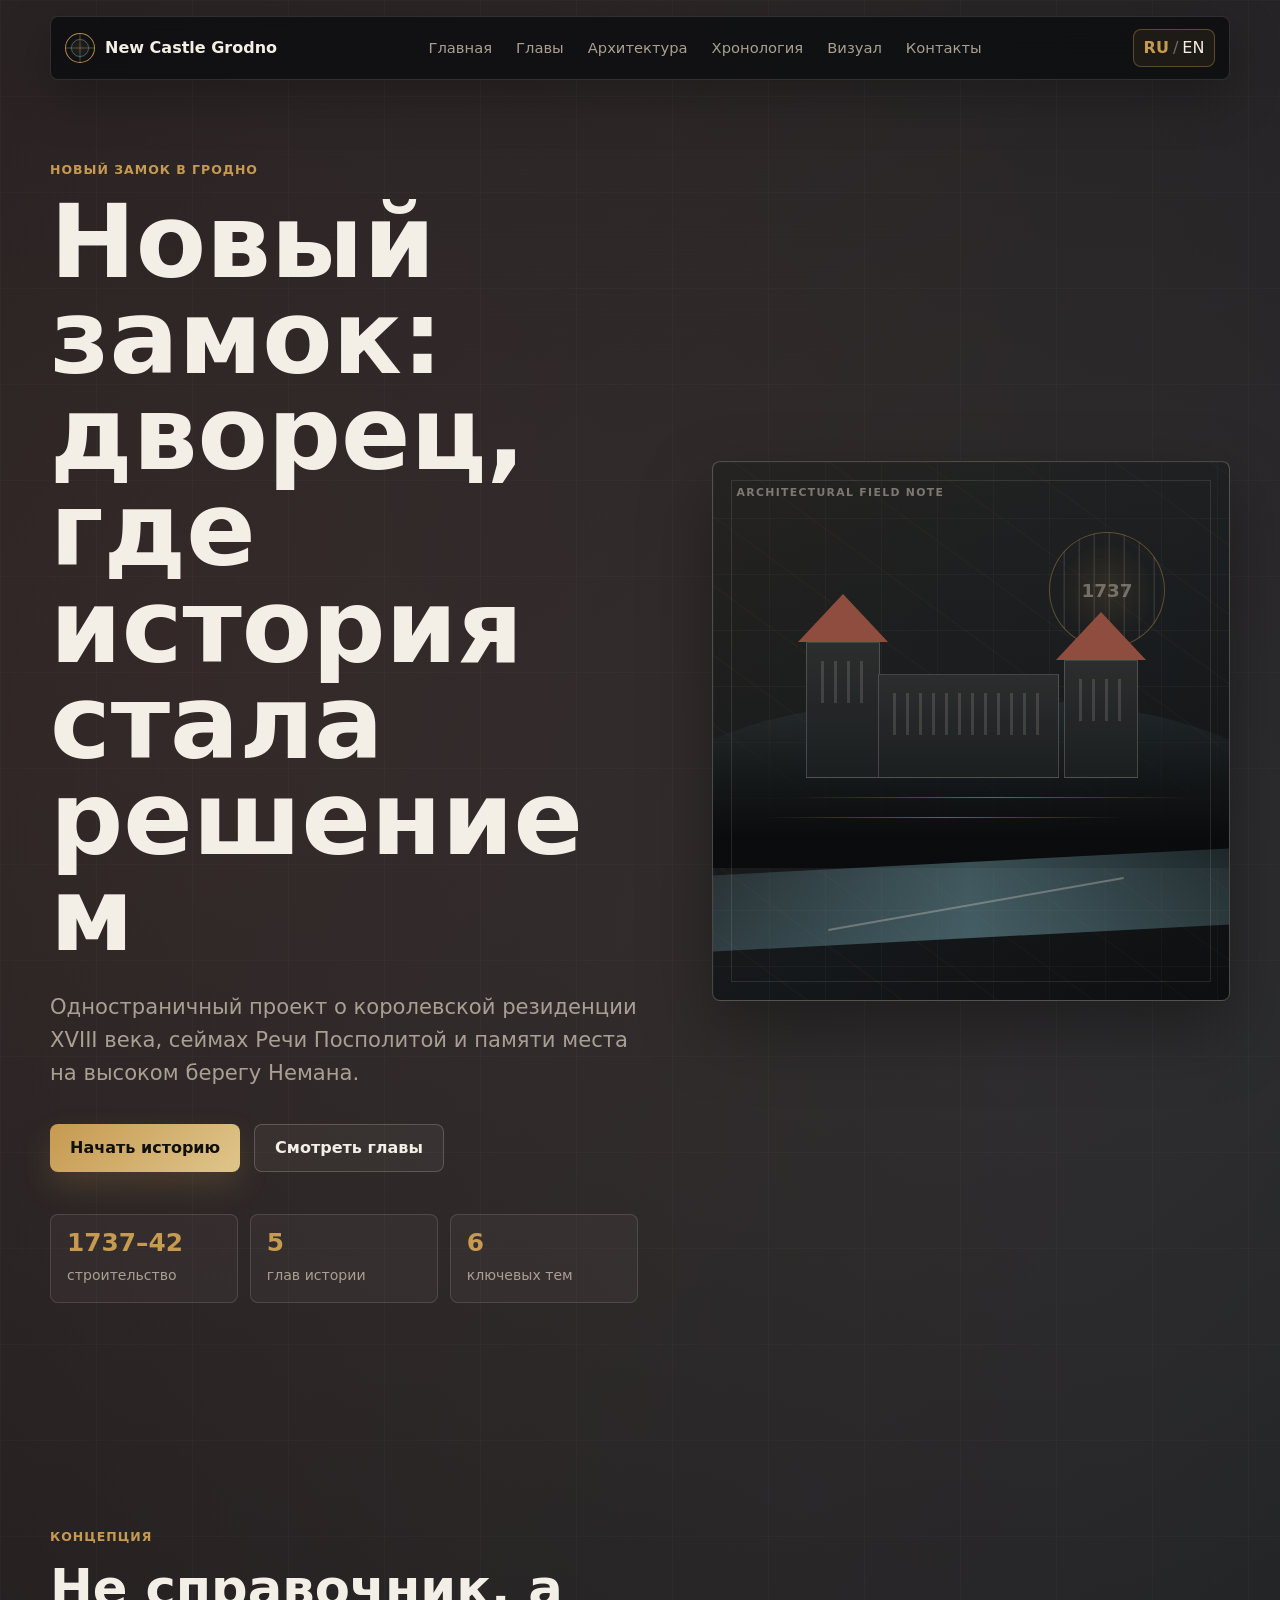
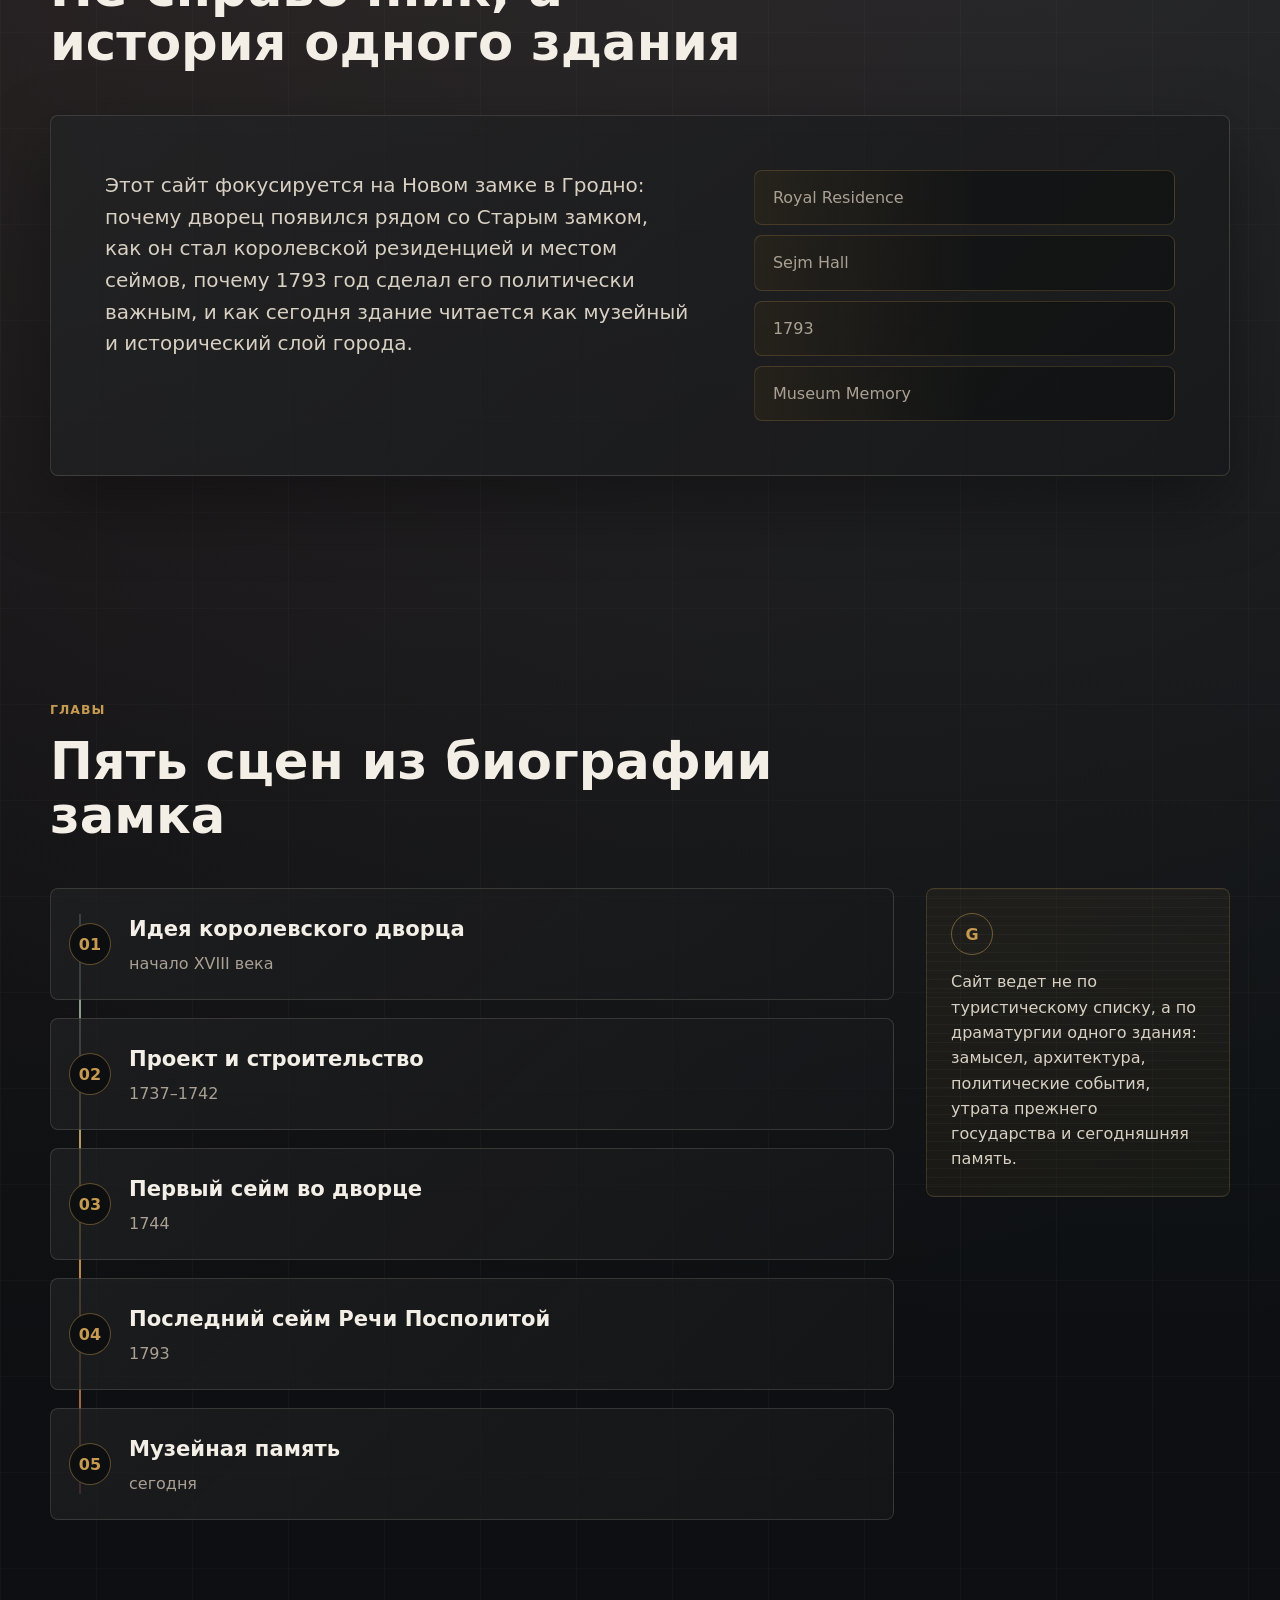
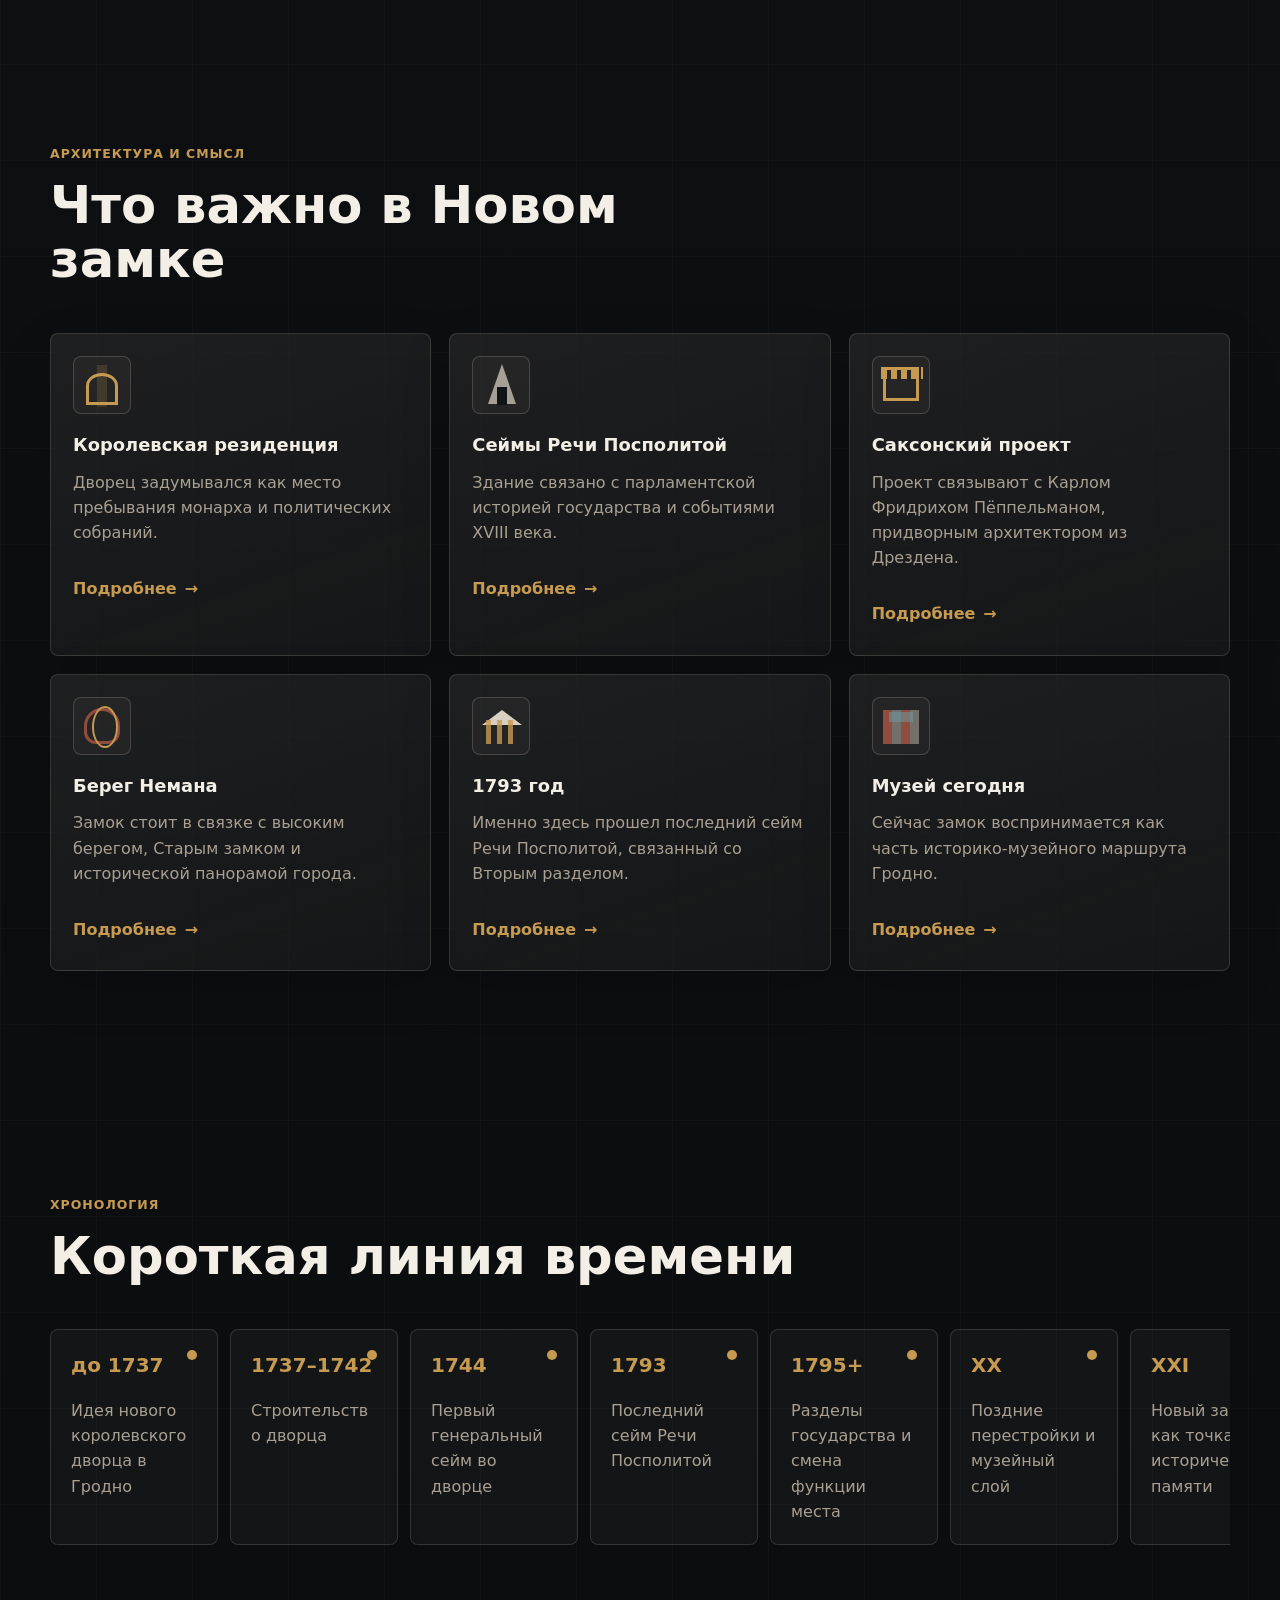
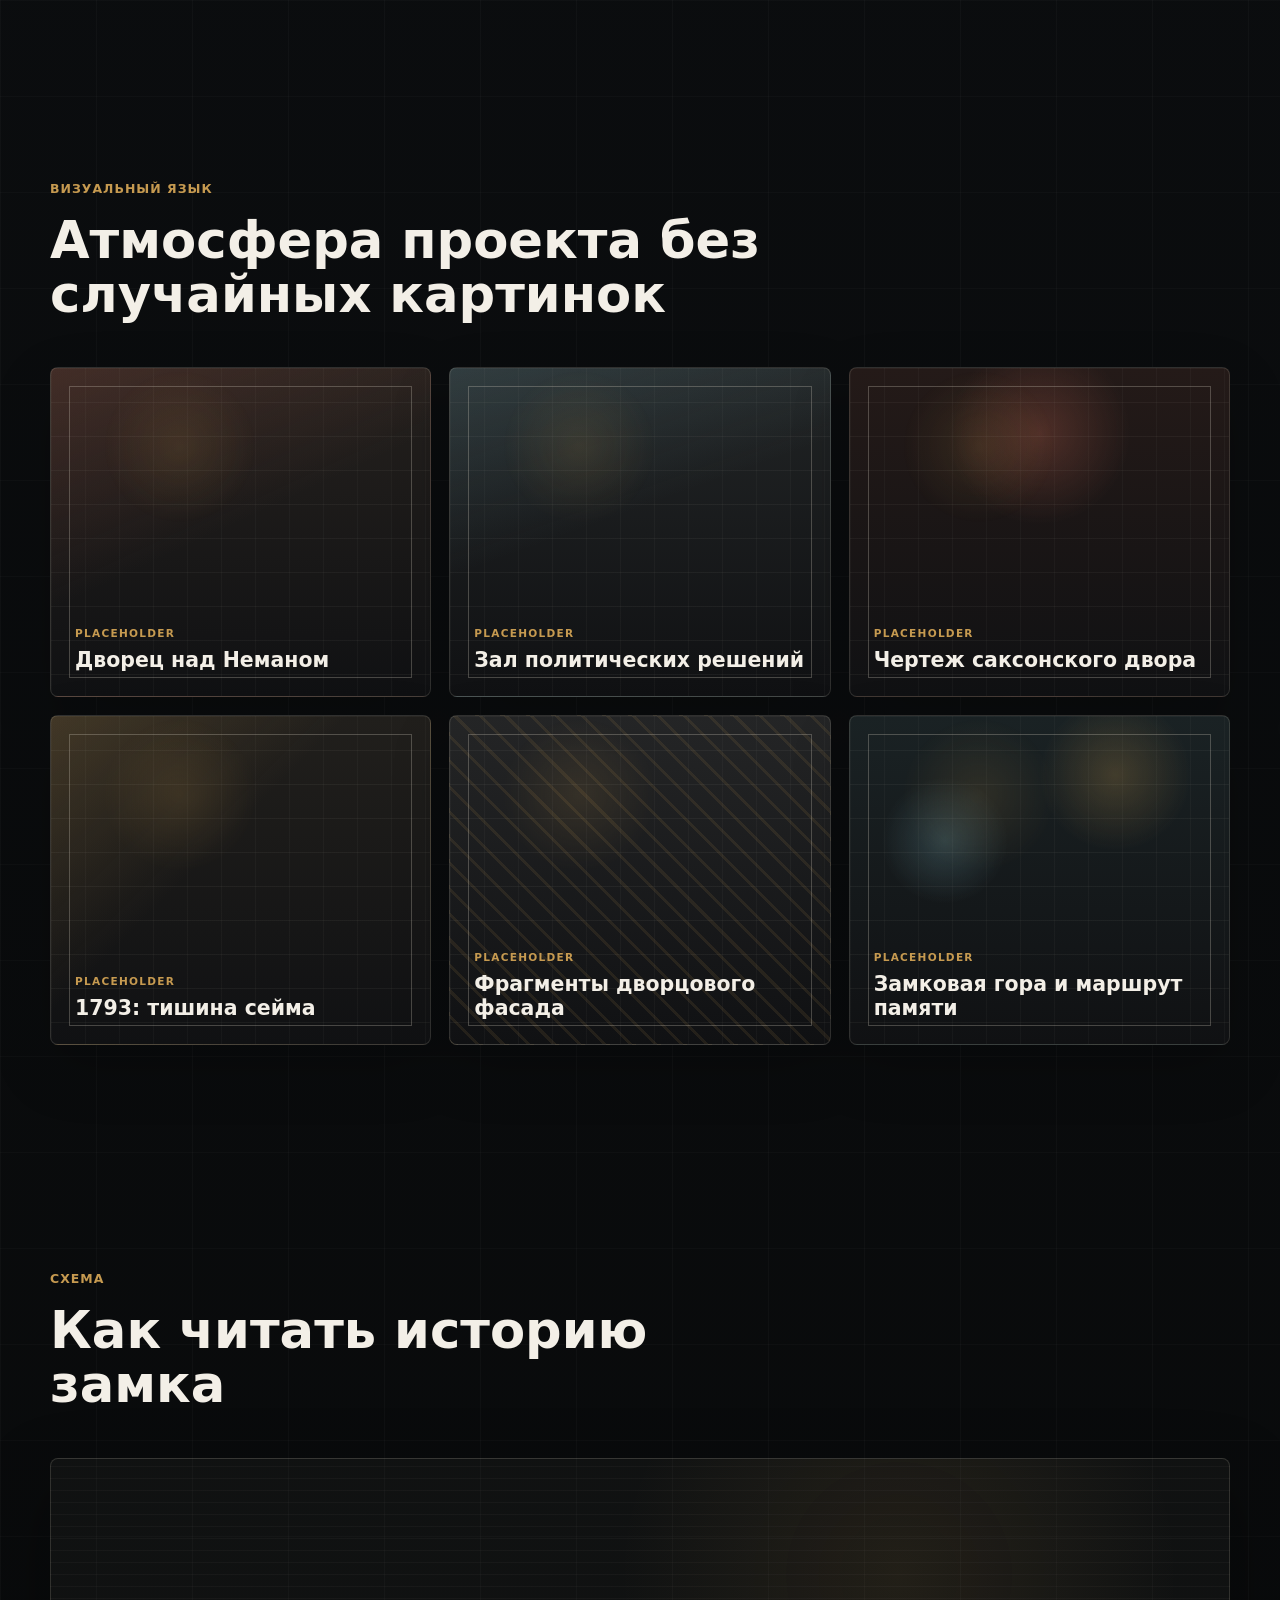
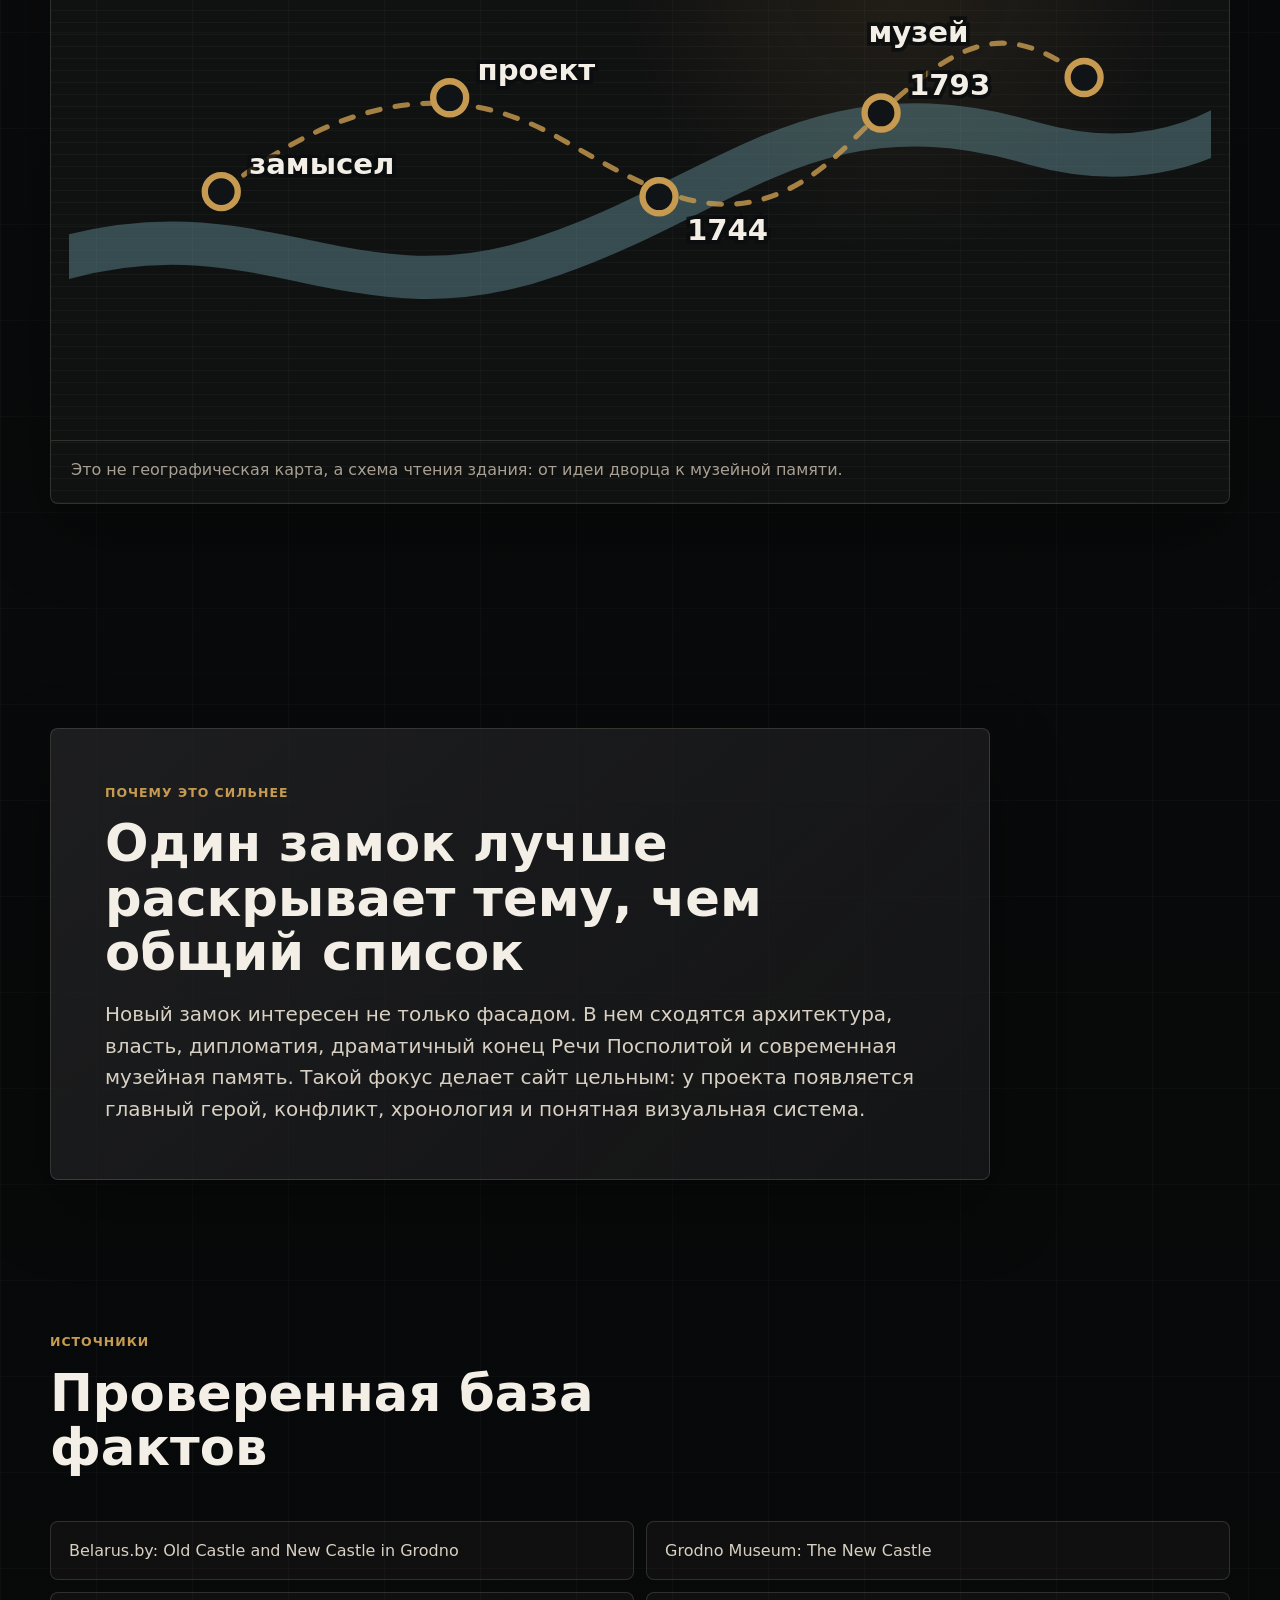
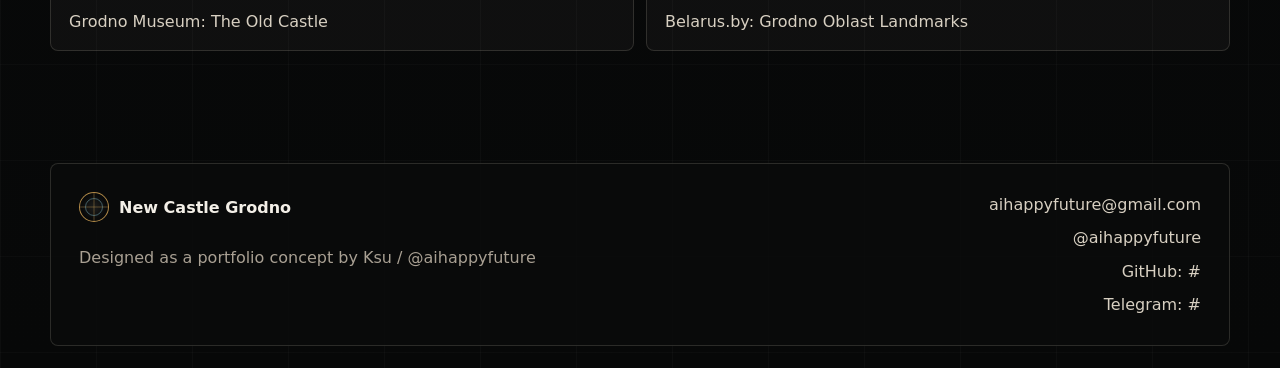
==== commit 22a237ba: "Refocus site on New Castle story" ====
--- a/index.html
+++ b/index.html
@@ -5,18 +5,18 @@
     <meta name="viewport" content="width=device-width, initial-scale=1.0" />
     <meta
       name="description"
-      content="Grodno Layers — интерактивный одностраничный портфолио-проект об истории и архитектуре Гродно."
+      content="Одностраничный портфолио-проект о Новом замке в Гродно: королевской резиденции, сеймах Речи Посполитой и исторической памяти."
     />
-    <title>Grodno Layers | Гродно: город на слоях времени</title>
+    <title>Новый замок в Гродно | История королевской резиденции</title>
     <link rel="stylesheet" href="style.css" />
   </head>
   <body>
     <div class="page-noise" aria-hidden="true"></div>
 
     <header class="site-header" id="top">
-      <a class="brand" href="#home" aria-label="Grodno Layers">
+      <a class="brand" href="#home" aria-label="New Castle Grodno">
         <span class="brand-mark"></span>
-        <span>Grodno Layers</span>
+        <span>New Castle Grodno</span>
       </a>
 
       <nav class="nav" aria-label="Primary navigation">
@@ -38,27 +38,27 @@
     <main>
       <section class="hero section" id="home">
         <div class="hero-copy reveal">
-          <p class="eyebrow" data-i18n="heroEyebrow">Историческая прогулка над Неманом</p>
-          <h1 data-i18n="heroTitle">Гродно: город на слоях времени</h1>
+          <p class="eyebrow" data-i18n="heroEyebrow">Новый замок в Гродно</p>
+          <h1 data-i18n="heroTitle">Новый замок: дворец, где история стала решением</h1>
           <p class="hero-lead" data-i18n="heroLead">
-            Интерактивная прогулка по архитектуре, замкам и исторической памяти города над Неманом.
+            Одностраничный проект о королевской резиденции XVIII века, сеймах Речи Посполитой и памяти места на высоком берегу Немана.
           </p>
           <div class="hero-actions" aria-label="Hero actions">
-            <a class="button primary" href="#idea" data-i18n="startWalk">Начать прогулку</a>
-            <a class="button ghost" href="#route" data-i18n="watchRoute">Смотреть маршрут</a>
+            <a class="button primary" href="#idea" data-i18n="startWalk">Начать историю</a>
+            <a class="button ghost" href="#route" data-i18n="watchRoute">Смотреть главы</a>
           </div>
           <dl class="hero-facts">
             <div>
-              <dt>XII</dt>
-              <dd data-i18n="factCentury">век Коложи</dd>
+              <dt>1737–42</dt>
+              <dd data-i18n="factCentury">строительство</dd>
             </div>
             <div>
               <dt>5</dt>
-              <dd data-i18n="factRoute">точек маршрута</dd>
+              <dd data-i18n="factRoute">глав истории</dd>
             </div>
             <div>
               <dt>6</dt>
-              <dd data-i18n="factLayers">архитектурных слоев</dd>
+              <dd data-i18n="factLayers">ключевых тем</dd>
             </div>
           </dl>
         </div>
@@ -83,29 +83,28 @@
 
       <section class="section idea" id="idea">
         <div class="section-heading reveal">
-          <p class="eyebrow" data-i18n="ideaEyebrow">Идея проекта</p>
-          <h2 data-i18n="ideaTitle">Город, который читается слоями</h2>
+          <p class="eyebrow" data-i18n="ideaEyebrow">Концепция</p>
+          <h2 data-i18n="ideaTitle">Не справочник, а история одного здания</h2>
         </div>
         <div class="idea-panel reveal">
           <p data-i18n="ideaText">
-            Гродно интересен тем, что в одном городе видны разные исторические слои:
-            древнерусская архитектура, замковая гора, королевская история, барокко,
-            старые улицы и городская застройка XIX–XX веков. Этот сайт собирает их
-            в одну визуальную прогулку.
+            Этот сайт фокусируется на Новом замке в Гродно: почему дворец появился рядом со Старым замком,
+            как он стал королевской резиденцией и местом сеймов, почему 1793 год сделал его политически
+            важным, и как сегодня здание читается как музейный и исторический слой города.
           </p>
           <div class="idea-diagram" aria-hidden="true">
-            <span>Old Rus</span>
-            <span>Castle Hill</span>
-            <span>Baroque</span>
-            <span>Urban Memory</span>
+            <span>Royal Residence</span>
+            <span>Sejm Hall</span>
+            <span>1793</span>
+            <span>Museum Memory</span>
           </div>
         </div>
       </section>
 
       <section class="section route-section" id="route">
         <div class="section-heading reveal">
-          <p class="eyebrow" data-i18n="routeEyebrow">Маршрут</p>
-          <h2 data-i18n="routeTitle">Пять точек исторической прогулки</h2>
+          <p class="eyebrow" data-i18n="routeEyebrow">Главы</p>
+          <h2 data-i18n="routeTitle">Пять сцен из биографии замка</h2>
         </div>
 
         <div class="route-layout">
@@ -113,36 +112,36 @@
             <button class="route-point reveal" type="button" data-place="kalozha">
               <span class="point-index">01</span>
               <span class="point-copy">
-                <strong data-i18n="placeKalozha">Коложская церковь</strong>
-                <em data-i18n="periodKalozha">XII век</em>
+                <strong data-i18n="placeKalozha">Идея королевского дворца</strong>
+                <em data-i18n="periodKalozha">начало XVIII века</em>
               </span>
             </button>
             <button class="route-point reveal" type="button" data-place="oldCastle">
               <span class="point-index">02</span>
               <span class="point-copy">
-                <strong data-i18n="placeOldCastle">Старый замок</strong>
-                <em data-i18n="periodOldCastle">XI–XVI века</em>
+                <strong data-i18n="placeOldCastle">Проект и строительство</strong>
+                <em data-i18n="periodOldCastle">1737–1742</em>
               </span>
             </button>
             <button class="route-point reveal" type="button" data-place="newCastle">
               <span class="point-index">03</span>
               <span class="point-copy">
-                <strong data-i18n="placeNewCastle">Новый замок</strong>
-                <em data-i18n="periodNewCastle">XVIII век</em>
+                <strong data-i18n="placeNewCastle">Первый сейм во дворце</strong>
+                <em data-i18n="periodNewCastle">1744</em>
               </span>
             </button>
             <button class="route-point reveal" type="button" data-place="farny">
               <span class="point-index">04</span>
               <span class="point-copy">
-                <strong data-i18n="placeFarny">Фарный костёл Святого Франциска Ксаверия</strong>
-                <em data-i18n="periodFarny">XVII–XVIII века</em>
+                <strong data-i18n="placeFarny">Последний сейм Речи Посполитой</strong>
+                <em data-i18n="periodFarny">1793</em>
               </span>
             </button>
             <button class="route-point reveal" type="button" data-place="sovetskaya">
               <span class="point-index">05</span>
               <span class="point-copy">
-                <strong data-i18n="placeSovetskaya">Старый центр и улица Советская</strong>
-                <em data-i18n="periodSovetskaya">XIX–XX века</em>
+                <strong data-i18n="placeSovetskaya">Музейная память</strong>
+                <em data-i18n="periodSovetskaya">сегодня</em>
               </span>
             </button>
           </div>
@@ -150,8 +149,8 @@
           <aside class="route-note reveal" aria-label="Route note">
             <div class="note-mark">G</div>
             <p data-i18n="routeNote">
-              Маршрут построен как визуальная прогулка: от каменной архитектуры XII века
-              к замкам, барочным доминантам и городской ткани старого центра.
+              Сайт ведет не по туристическому списку, а по драматургии одного здания: замысел,
+              архитектура, политические события, утрата прежнего государства и сегодняшняя память.
             </p>
           </aside>
         </div>
@@ -159,45 +158,45 @@
 
       <section class="section architecture" id="architecture">
         <div class="section-heading reveal">
-          <p class="eyebrow" data-i18n="architectureEyebrow">Архитектура</p>
-          <h2 data-i18n="architectureTitle">Архитектурные слои</h2>
+          <p class="eyebrow" data-i18n="architectureEyebrow">Архитектура и смысл</p>
+          <h2 data-i18n="architectureTitle">Что важно в Новом замке</h2>
         </div>
 
         <div class="cards-grid">
           <article class="layer-card reveal" data-layer="oldRus">
             <span class="css-icon arch-old"></span>
-            <h3 data-i18n="oldRusTitle">Древнерусская архитектура</h3>
-            <p data-i18n="oldRusText">Каменная пластика, полихромные вставки и редкая школа XII века.</p>
+            <h3 data-i18n="oldRusTitle">Королевская резиденция</h3>
+            <p data-i18n="oldRusText">Дворец задумывался как место пребывания монарха и политических собраний.</p>
             <button class="text-button" type="button" data-layer-modal="oldRus" data-i18n="more">Подробнее</button>
           </article>
           <article class="layer-card reveal" data-layer="gothic">
             <span class="css-icon arch-gothic"></span>
-            <h3 data-i18n="gothicTitle">Готика и оборонительные формы</h3>
-            <p data-i18n="gothicText">Башни, укрепления и логика города на высоком берегу Немана.</p>
+            <h3 data-i18n="gothicTitle">Сеймы Речи Посполитой</h3>
+            <p data-i18n="gothicText">Здание связано с парламентской историей государства и событиями XVIII века.</p>
             <button class="text-button" type="button" data-layer-modal="gothic" data-i18n="more">Подробнее</button>
           </article>
           <article class="layer-card reveal" data-layer="renaissance">
             <span class="css-icon arch-renaissance"></span>
-            <h3 data-i18n="renaissanceTitle">Ренессанс</h3>
-            <p data-i18n="renaissanceText">Королевские резиденции, сграффито и европейская придворная культура.</p>
+            <h3 data-i18n="renaissanceTitle">Саксонский проект</h3>
+            <p data-i18n="renaissanceText">Проект связывают с Карлом Фридрихом Пёппельманом, придворным архитектором из Дрездена.</p>
             <button class="text-button" type="button" data-layer-modal="renaissance" data-i18n="more">Подробнее</button>
           </article>
           <article class="layer-card reveal" data-layer="baroque">
             <span class="css-icon arch-baroque"></span>
-            <h3 data-i18n="baroqueTitle">Барокко</h3>
-            <p data-i18n="baroqueText">Динамичные фасады, костёлы, монастыри и выразительные вертикали центра.</p>
+            <h3 data-i18n="baroqueTitle">Берег Немана</h3>
+            <p data-i18n="baroqueText">Замок стоит в связке с высоким берегом, Старым замком и исторической панорамой города.</p>
             <button class="text-button" type="button" data-layer-modal="baroque" data-i18n="more">Подробнее</button>
           </article>
           <article class="layer-card reveal" data-layer="classic">
             <span class="css-icon arch-classic"></span>
-            <h3 data-i18n="classicTitle">Классицизм</h3>
-            <p data-i18n="classicText">Сдержанная симметрия дворцовых и городских фасадов XVIII–XIX веков.</p>
+            <h3 data-i18n="classicTitle">1793 год</h3>
+            <p data-i18n="classicText">Именно здесь прошел последний сейм Речи Посполитой, связанный со Вторым разделом.</p>
             <button class="text-button" type="button" data-layer-modal="classic" data-i18n="more">Подробнее</button>
           </article>
           <article class="layer-card reveal" data-layer="urban">
             <span class="css-icon arch-urban"></span>
-            <h3 data-i18n="urbanTitle">Городская застройка XIX–XX веков</h3>
-            <p data-i18n="urbanText">Пешеходные улицы, торговые дома и живая повседневность старого центра.</p>
+            <h3 data-i18n="urbanTitle">Музей сегодня</h3>
+            <p data-i18n="urbanText">Сейчас замок воспринимается как часть историко-музейного маршрута Гродно.</p>
             <button class="text-button" type="button" data-layer-modal="urban" data-i18n="more">Подробнее</button>
           </article>
         </div>
@@ -205,73 +204,73 @@
 
       <section class="section timeline" id="timeline">
         <div class="section-heading reveal">
-          <p class="eyebrow" data-i18n="timelineEyebrow">Таймлайн</p>
-          <h2 data-i18n="timelineTitle">Как складывался образ города</h2>
+          <p class="eyebrow" data-i18n="timelineEyebrow">Хронология</p>
+          <h2 data-i18n="timelineTitle">Короткая линия времени</h2>
         </div>
         <div class="timeline-track reveal">
           <article>
-            <span>XII</span>
-            <p data-i18n="time1">Коложская церковь</p>
-          </article>
-          <article>
-            <span>XIV–XVI</span>
-            <p data-i18n="time2">Укрепление и развитие Старого замка</p>
-          </article>
-          <article>
-            <span>XVII–XVIII</span>
-            <p data-i18n="time3">Барочные храмы и монастыри</p>
-          </article>
-          <article>
-            <span>XVIII</span>
-            <p data-i18n="time4">Новый замок и политическая история</p>
-          </article>
-          <article>
-            <span>XIX</span>
-            <p data-i18n="time5">Развитие городской застройки</p>
+            <span>до 1737</span>
+            <p data-i18n="time1">Идея нового королевского дворца в Гродно</p>
+          </article>
+          <article>
+            <span>1737–1742</span>
+            <p data-i18n="time2">Строительство дворца</p>
+          </article>
+          <article>
+            <span>1744</span>
+            <p data-i18n="time3">Первый генеральный сейм во дворце</p>
+          </article>
+          <article>
+            <span>1793</span>
+            <p data-i18n="time4">Последний сейм Речи Посполитой</p>
+          </article>
+          <article>
+            <span>1795+</span>
+            <p data-i18n="time5">Разделы государства и смена функции места</p>
           </article>
           <article>
             <span>XX</span>
-            <p data-i18n="time6">Смена эпох и сохранение исторического центра</p>
+            <p data-i18n="time6">Поздние перестройки и музейный слой</p>
           </article>
           <article>
             <span>XXI</span>
-            <p data-i18n="time7">Город как культурный маршрут</p>
+            <p data-i18n="time7">Новый замок как точка исторической памяти</p>
           </article>
         </div>
       </section>
 
       <section class="section gallery" id="gallery">
         <div class="section-heading reveal">
-          <p class="eyebrow" data-i18n="galleryEyebrow">Галерея</p>
-          <h2 data-i18n="galleryTitle">CSS-постеры для будущих фотографий</h2>
+          <p class="eyebrow" data-i18n="galleryEyebrow">Визуальный язык</p>
+          <h2 data-i18n="galleryTitle">Атмосфера проекта без случайных картинок</h2>
         </div>
 
         <div class="poster-grid">
           <article class="poster poster-castle reveal">
-            <span data-i18n="poster1">Замок над Неманом</span>
+            <span data-i18n="poster1">Дворец над Неманом</span>
           </article>
           <article class="poster poster-kalozha reveal">
-            <span data-i18n="poster2">Коложа на высоком берегу</span>
+            <span data-i18n="poster2">Зал политических решений</span>
           </article>
           <article class="poster poster-baroque reveal">
-            <span data-i18n="poster3">Барочный силуэт Фарного костёла</span>
+            <span data-i18n="poster3">Чертеж саксонского двора</span>
           </article>
           <article class="poster poster-evening reveal">
-            <span data-i18n="poster4">Старый центр вечером</span>
+            <span data-i18n="poster4">1793: тишина сейма</span>
           </article>
           <article class="poster poster-detail reveal">
-            <span data-i18n="poster5">Архитектурные детали</span>
+            <span data-i18n="poster5">Фрагменты дворцового фасада</span>
           </article>
           <article class="poster poster-routes reveal">
-            <span data-i18n="poster6">Гродно как город маршрутов</span>
+            <span data-i18n="poster6">Замковая гора и маршрут памяти</span>
           </article>
         </div>
       </section>
 
       <section class="section map-section" id="map">
         <div class="section-heading reveal">
-          <p class="eyebrow" data-i18n="mapEyebrow">Мини-карта</p>
-          <h2 data-i18n="mapTitle">Художественная схема маршрута</h2>
+          <p class="eyebrow" data-i18n="mapEyebrow">Схема</p>
+          <h2 data-i18n="mapTitle">Как читать историю замка</h2>
         </div>
         <div class="mini-map reveal">
           <svg viewBox="0 0 900 430" role="img" aria-labelledby="mapTitleSvg mapDescSvg">
@@ -281,63 +280,62 @@
             <path class="map-route" d="M120,248 C220,170 305,160 385,205 S530,295 615,210 S735,110 800,158" />
             <g class="map-point" data-place="kalozha" transform="translate(120 248)">
               <circle r="13"></circle>
-              <text x="22" y="-14" data-i18n-svg="mapKalozha">Коложа</text>
+              <text x="22" y="-14" data-i18n-svg="mapKalozha">замысел</text>
             </g>
             <g class="map-point" data-place="oldCastle" transform="translate(300 174)">
               <circle r="13"></circle>
-              <text x="22" y="-14" data-i18n-svg="mapOldCastle">Старый замок</text>
+              <text x="22" y="-14" data-i18n-svg="mapOldCastle">проект</text>
             </g>
             <g class="map-point" data-place="newCastle" transform="translate(465 252)">
               <circle r="13"></circle>
-              <text x="22" y="34" data-i18n-svg="mapNewCastle">Новый замок</text>
+              <text x="22" y="34" data-i18n-svg="mapNewCastle">1744</text>
             </g>
             <g class="map-point" data-place="farny" transform="translate(640 186)">
               <circle r="13"></circle>
-              <text x="22" y="-14" data-i18n-svg="mapFarny">Фарный костёл</text>
+              <text x="22" y="-14" data-i18n-svg="mapFarny">1793</text>
             </g>
             <g class="map-point" data-place="sovetskaya" transform="translate(800 158)">
               <circle r="13"></circle>
-              <text x="-170" y="-28" data-i18n-svg="mapSovetskaya">ул. Советская</text>
+              <text x="-170" y="-28" data-i18n-svg="mapSovetskaya">музей</text>
             </g>
           </svg>
           <div class="map-caption">
-            <span data-i18n="mapCaption">Схема не является географической картой: это визуальный маршрут по историческим слоям.</span>
+            <span data-i18n="mapCaption">Это не географическая карта, а схема чтения здания: от идеи дворца к музейной памяти.</span>
           </div>
         </div>
       </section>
 
       <section class="section why">
         <div class="why-panel reveal">
-          <p class="eyebrow" data-i18n="whyEyebrow">Почему это интересно</p>
-          <h2 data-i18n="whyTitle">Гродно можно читать как книгу</h2>
+          <p class="eyebrow" data-i18n="whyEyebrow">Почему это сильнее</p>
+          <h2 data-i18n="whyTitle">Один замок лучше раскрывает тему, чем общий список</h2>
           <p data-i18n="whyText">
-            Гродно можно читать как книгу: каждый район, храм, замок и улица
-            показывают отдельный слой времени. Этот проект показывает город не как
-            набор достопримечательностей, а как живую систему памяти, архитектуры и маршрутов.
+            Новый замок интересен не только фасадом. В нем сходятся архитектура, власть, дипломатия,
+            драматичный конец Речи Посполитой и современная музейная память. Такой фокус делает сайт
+            цельным: у проекта появляется главный герой, конфликт, хронология и понятная визуальная система.
           </p>
         </div>
       </section>
 
       <section class="section sources" aria-label="Fact sources">
         <div class="section-heading reveal">
-          <p class="eyebrow" data-i18n="sourcesEyebrow">Факты</p>
-          <h2 data-i18n="sourcesTitle">Источники для исторических сведений</h2>
+          <p class="eyebrow" data-i18n="sourcesEyebrow">Источники</p>
+          <h2 data-i18n="sourcesTitle">Проверенная база фактов</h2>
         </div>
         <div class="sources-list reveal">
-          <a href="https://whc.unesco.org/en/tentativelists/1895/" target="_blank" rel="noreferrer">UNESCO: SS. Boris and Gleb (Kalozha) Church</a>
           <a href="https://www.belarus.by/en/travel/belarus-life/old-new-castles-grodno" target="_blank" rel="noreferrer">Belarus.by: Old Castle and New Castle in Grodno</a>
           <a href="https://grodno-museum.by/en/new-castle/" target="_blank" rel="noreferrer">Grodno Museum: The New Castle</a>
           <a href="https://grodno-museum.by/en/the-old-castle/" target="_blank" rel="noreferrer">Grodno Museum: The Old Castle</a>
-          <a href="https://www.belarus.by/en/about-belarus/architecture" target="_blank" rel="noreferrer">Belarus.by: Architecture in Belarus</a>
+          <a href="https://www.belarus.by/en/travel/belarus-life/sightseeing/tourist-attraction-grodno" target="_blank" rel="noreferrer">Belarus.by: Grodno Oblast Landmarks</a>
         </div>
       </section>
     </main>
 
     <footer class="footer" id="contacts">
       <div>
-        <a class="brand footer-brand" href="#top">
+        <a class="brand footer-brand" href="#top" aria-label="New Castle Grodno">
           <span class="brand-mark"></span>
-          <span>Grodno Layers</span>
+          <span>New Castle Grodno</span>
         </a>
         <p data-i18n="footerCredit">Designed as a portfolio concept by Ksu / @aihappyfuture</p>
       </div>
--- a/style.css
+++ b/style.css
@@ -1,19 +1,21 @@
 :root {
   color-scheme: dark;
-  --bg: #07101c;
-  --bg-deep: #02060b;
-  --panel: rgba(17, 27, 39, 0.78);
-  --panel-solid: #111b27;
-  --graphite: #222934;
-  --line: rgba(255, 255, 255, 0.12);
-  --text: #f5f7fb;
-  --muted: #a9b3c1;
-  --gold: #e5b65c;
-  --gold-soft: rgba(229, 182, 92, 0.22);
-  --cyan: #5de9ff;
-  --cyan-soft: rgba(93, 233, 255, 0.18);
-  --tile: #9d4f43;
-  --shadow: 0 30px 80px rgba(0, 0, 0, 0.38);
+  --bg: #0b0d0f;
+  --bg-2: #111417;
+  --panel: rgba(24, 27, 30, 0.86);
+  --panel-2: rgba(34, 36, 38, 0.72);
+  --stone: #d8d0c2;
+  --stone-dim: #a9a093;
+  --muted: #97938d;
+  --ink: #f3efe7;
+  --brass: #c69a50;
+  --brass-soft: rgba(198, 154, 80, 0.18);
+  --brick: #8f4d3f;
+  --river: #6f9ea8;
+  --river-soft: rgba(111, 158, 168, 0.18);
+  --line: rgba(216, 208, 194, 0.16);
+  --line-strong: rgba(216, 208, 194, 0.28);
+  --shadow: 0 28px 70px rgba(0, 0, 0, 0.34);
   --radius: 8px;
   --max: 1180px;
 }
@@ -29,13 +31,16 @@
 body {
   margin: 0;
   min-height: 100vh;
-  background:
-    radial-gradient(circle at 18% 2%, rgba(93, 233, 255, 0.13), transparent 30%),
-    radial-gradient(circle at 82% 8%, rgba(229, 182, 92, 0.13), transparent 26%),
-    linear-gradient(180deg, #07101c 0%, #0a111b 44%, #05070b 100%);
-  color: var(--text);
+  color: var(--ink);
+  background:
+    linear-gradient(90deg, rgba(255, 255, 255, 0.025) 1px, transparent 1px),
+    linear-gradient(rgba(255, 255, 255, 0.018) 1px, transparent 1px),
+    radial-gradient(circle at 16% 8%, rgba(143, 77, 63, 0.24), transparent 30%),
+    radial-gradient(circle at 86% 12%, rgba(111, 158, 168, 0.16), transparent 26%),
+    linear-gradient(180deg, #111417 0%, #0b0d0f 54%, #070808 100%);
+  background-size: 96px 96px, 96px 96px, auto, auto, auto;
   font-family: Inter, ui-sans-serif, system-ui, -apple-system, BlinkMacSystemFont, "Segoe UI", sans-serif;
-  line-height: 1.6;
+  line-height: 1.58;
   overflow-x: hidden;
 }
 
@@ -55,14 +60,13 @@
 .page-noise {
   position: fixed;
   inset: 0;
+  z-index: 0;
   pointer-events: none;
-  z-index: 0;
-  opacity: 0.14;
-  background-image:
-    linear-gradient(rgba(255, 255, 255, 0.05) 1px, transparent 1px),
-    linear-gradient(90deg, rgba(255, 255, 255, 0.04) 1px, transparent 1px);
-  background-size: 42px 42px;
-  mask-image: linear-gradient(to bottom, black, transparent 85%);
+  opacity: 0.24;
+  background:
+    repeating-linear-gradient(0deg, rgba(255, 255, 255, 0.025) 0 1px, transparent 1px 5px),
+    radial-gradient(circle at 50% 0%, rgba(216, 208, 194, 0.06), transparent 45%);
+  mix-blend-mode: soft-light;
 }
 
 .site-header {
@@ -74,13 +78,13 @@
   justify-content: space-between;
   gap: 22px;
   width: min(calc(100% - 32px), var(--max));
-  margin: 18px auto 0;
+  margin: 16px auto 0;
   padding: 12px 14px;
   border: 1px solid var(--line);
   border-radius: var(--radius);
-  background: rgba(7, 16, 28, 0.78);
+  background: rgba(12, 14, 16, 0.84);
   backdrop-filter: blur(18px);
-  box-shadow: 0 18px 50px rgba(0, 0, 0, 0.22);
+  box-shadow: 0 18px 50px rgba(0, 0, 0, 0.26);
 }
 
 .brand {
@@ -93,15 +97,23 @@
 }
 
 .brand-mark {
-  width: 28px;
-  height: 28px;
-  border: 1px solid rgba(229, 182, 92, 0.82);
+  position: relative;
+  width: 30px;
+  height: 30px;
+  border: 1px solid rgba(198, 154, 80, 0.88);
   border-radius: 50%;
   background:
-    linear-gradient(90deg, transparent 46%, rgba(93, 233, 255, 0.65) 47% 53%, transparent 54%),
-    linear-gradient(180deg, transparent 46%, rgba(229, 182, 92, 0.7) 47% 53%, transparent 54%),
-    radial-gradient(circle, rgba(229, 182, 92, 0.25), transparent 62%);
-  box-shadow: 0 0 24px rgba(229, 182, 92, 0.28);
+    linear-gradient(90deg, transparent 48%, rgba(198, 154, 80, 0.9) 49% 51%, transparent 52%),
+    linear-gradient(180deg, transparent 48%, rgba(198, 154, 80, 0.9) 49% 51%, transparent 52%),
+    radial-gradient(circle, rgba(216, 208, 194, 0.1), transparent 64%);
+}
+
+.brand-mark::after {
+  content: "";
+  position: absolute;
+  inset: 5px;
+  border: 1px solid rgba(111, 158, 168, 0.55);
+  border-radius: 50%;
 }
 
 .nav {
@@ -109,7 +121,7 @@
   justify-content: center;
   flex: 1;
   gap: clamp(10px, 2vw, 24px);
-  color: var(--muted);
+  color: var(--stone-dim);
   font-size: 0.92rem;
   scrollbar-width: none;
 }
@@ -124,7 +136,7 @@
 
 .nav a:hover,
 .nav a:focus-visible {
-  color: var(--text);
+  color: var(--ink);
 }
 
 .lang-toggle,
@@ -142,19 +154,19 @@
   gap: 4px;
   min-width: 82px;
   height: 38px;
-  border: 1px solid rgba(229, 182, 92, 0.34);
-  border-radius: var(--radius);
-  background: rgba(229, 182, 92, 0.09);
-  color: var(--text);
+  border: 1px solid rgba(198, 154, 80, 0.38);
+  border-radius: var(--radius);
+  background: rgba(198, 154, 80, 0.08);
+  color: var(--ink);
 }
 
 .lang-current {
-  color: var(--gold);
-  font-weight: 800;
+  color: var(--brass);
+  font-weight: 820;
 }
 
 .lang-divider {
-  color: rgba(255, 255, 255, 0.35);
+  color: rgba(216, 208, 194, 0.45);
 }
 
 .section {
@@ -162,7 +174,7 @@
   z-index: 1;
   width: min(calc(100% - 32px), var(--max));
   margin: 0 auto;
-  padding: clamp(72px, 10vw, 118px) 0;
+  padding: clamp(70px, 9vw, 112px) 0;
 }
 
 .hero {
@@ -176,7 +188,7 @@
 
 .eyebrow {
   margin: 0 0 14px;
-  color: var(--gold);
+  color: var(--brass);
   font-size: 0.78rem;
   font-weight: 820;
   letter-spacing: 0.08em;
@@ -193,20 +205,23 @@
 h1 {
   margin: 0;
   max-width: 760px;
-  font-size: clamp(3rem, 8vw, 6.9rem);
+  color: var(--ink);
+  font-size: clamp(3rem, 8vw, 6.7rem);
   line-height: 0.94;
   letter-spacing: 0;
 }
 
 h2 {
   margin: 0;
-  font-size: clamp(2rem, 4vw, 3.7rem);
-  line-height: 1.05;
+  color: var(--ink);
+  font-size: clamp(2rem, 4vw, 3.45rem);
+  line-height: 1.06;
   letter-spacing: 0;
 }
 
 h3 {
   margin: 0;
+  color: var(--ink);
   font-size: 1.12rem;
   line-height: 1.22;
 }
@@ -214,8 +229,8 @@
 .hero-lead {
   max-width: 650px;
   margin: 26px 0 0;
-  color: var(--muted);
-  font-size: clamp(1.05rem, 2vw, 1.36rem);
+  color: var(--stone-dim);
+  font-size: clamp(1.05rem, 2vw, 1.32rem);
 }
 
 .hero-actions {
@@ -242,34 +257,34 @@
 }
 
 .button.primary {
-  color: #09111b;
-  background: linear-gradient(135deg, var(--gold), #ffe3a6);
-  box-shadow: 0 14px 34px rgba(229, 182, 92, 0.22);
+  color: #11100d;
+  background: linear-gradient(135deg, #c69a50, #dfc58b);
+  box-shadow: 0 14px 30px rgba(198, 154, 80, 0.18);
 }
 
 .button.ghost {
-  border: 1px solid rgba(93, 233, 255, 0.34);
-  color: var(--text);
-  background: rgba(93, 233, 255, 0.08);
+  border: 1px solid rgba(216, 208, 194, 0.24);
+  color: var(--ink);
+  background: rgba(216, 208, 194, 0.055);
 }
 
 .hero-facts {
   display: grid;
   grid-template-columns: repeat(3, minmax(0, 1fr));
   gap: 12px;
+  max-width: 620px;
   margin: 42px 0 0;
-  max-width: 620px;
 }
 
 .hero-facts div {
   padding: 16px;
   border: 1px solid var(--line);
   border-radius: var(--radius);
-  background: rgba(255, 255, 255, 0.045);
+  background: rgba(216, 208, 194, 0.045);
 }
 
 .hero-facts dt {
-  color: var(--cyan);
+  color: var(--brass);
   font-size: 1.55rem;
   font-weight: 850;
   line-height: 1;
@@ -277,21 +292,41 @@
 
 .hero-facts dd {
   margin: 8px 0 0;
-  color: var(--muted);
+  color: var(--stone-dim);
   font-size: 0.88rem;
 }
 
 .hero-art {
   position: relative;
   min-height: 540px;
-  border: 1px solid rgba(255, 255, 255, 0.14);
+  border: 1px solid var(--line-strong);
   border-radius: var(--radius);
   overflow: hidden;
   background:
-    linear-gradient(180deg, rgba(16, 37, 58, 0.9), rgba(3, 7, 12, 0.95)),
-    radial-gradient(circle at 60% 20%, rgba(229, 182, 92, 0.22), transparent 34%);
+    linear-gradient(180deg, rgba(216, 208, 194, 0.06), rgba(216, 208, 194, 0.015)),
+    linear-gradient(135deg, #191817, #111417 58%, #0a0b0c);
   box-shadow: var(--shadow);
   transform-style: preserve-3d;
+}
+
+.hero-art::before {
+  content: "ARCHITECTURAL FIELD NOTE";
+  position: absolute;
+  left: 24px;
+  top: 22px;
+  z-index: 3;
+  color: rgba(216, 208, 194, 0.5);
+  font-size: 0.68rem;
+  font-weight: 820;
+  letter-spacing: 0.12em;
+}
+
+.hero-art::after {
+  content: "";
+  position: absolute;
+  inset: 18px;
+  border: 1px solid rgba(216, 208, 194, 0.12);
+  pointer-events: none;
 }
 
 .archive-grid,
@@ -306,22 +341,36 @@
 
 .archive-grid {
   inset: 0;
-  background:
-    linear-gradient(rgba(229, 182, 92, 0.11) 1px, transparent 1px),
-    linear-gradient(90deg, rgba(93, 233, 255, 0.1) 1px, transparent 1px),
-    radial-gradient(circle at 30% 40%, rgba(93, 233, 255, 0.13), transparent 25%);
-  background-size: 58px 58px, 58px 58px, 100% 100%;
-  opacity: 0.55;
+  opacity: 0.44;
+  background:
+    linear-gradient(rgba(216, 208, 194, 0.09) 1px, transparent 1px),
+    linear-gradient(90deg, rgba(216, 208, 194, 0.08) 1px, transparent 1px),
+    repeating-linear-gradient(36deg, transparent 0 54px, rgba(198, 154, 80, 0.08) 55px 56px);
+  background-size: 56px 56px, 56px 56px, auto;
 }
 
 .moon {
-  top: 58px;
-  right: 70px;
-  width: 88px;
-  height: 88px;
+  top: 70px;
+  right: 64px;
+  width: 116px;
+  height: 116px;
+  border: 1px solid rgba(198, 154, 80, 0.5);
   border-radius: 50%;
-  background: radial-gradient(circle, #fff7d8, #e7b75f 42%, rgba(229, 182, 92, 0.05) 68%);
-  box-shadow: 0 0 70px rgba(229, 182, 92, 0.5);
+  background:
+    radial-gradient(circle, rgba(198, 154, 80, 0.16), transparent 62%),
+    repeating-linear-gradient(90deg, transparent 0 13px, rgba(216, 208, 194, 0.16) 14px 15px);
+  opacity: 0.78;
+}
+
+.moon::after {
+  content: "1737";
+  position: absolute;
+  inset: 0;
+  display: grid;
+  place-items: center;
+  color: rgba(216, 208, 194, 0.56);
+  font-size: 1.15rem;
+  font-weight: 850;
 }
 
 .hill {
@@ -330,27 +379,39 @@
   bottom: 132px;
   height: 170px;
   border-radius: 50% 50% 0 0;
-  background: linear-gradient(180deg, #172333, #060a10 82%);
+  background: linear-gradient(180deg, rgba(111, 158, 168, 0.11), rgba(10, 11, 12, 0.96) 82%);
 }
 
 .castle {
-  left: 14%;
-  right: 15%;
-  bottom: 224px;
-  height: 160px;
+  left: 13%;
+  right: 14%;
+  bottom: 222px;
+  height: 166px;
 }
 
 .tower,
 .keep {
   position: absolute;
   bottom: 0;
-  border: 1px solid rgba(229, 182, 92, 0.25);
-  background: linear-gradient(180deg, #283241, #111821);
-  box-shadow: inset 0 0 26px rgba(93, 233, 255, 0.06);
+  border: 1px solid rgba(216, 208, 194, 0.22);
+  background:
+    linear-gradient(180deg, rgba(216, 208, 194, 0.1), rgba(216, 208, 194, 0.02)),
+    #181b1d;
+}
+
+.tower::after,
+.keep::after {
+  content: "";
+  position: absolute;
+  left: 14px;
+  right: 14px;
+  top: 18px;
+  height: 42px;
+  background: repeating-linear-gradient(90deg, rgba(216, 208, 194, 0.16) 0 3px, transparent 3px 13px);
 }
 
 .tower {
-  width: 72px;
+  width: 74px;
   height: 136px;
 }
 
@@ -365,7 +426,6 @@
 
 .keep {
   left: 26%;
-  bottom: 0;
   width: 48%;
   height: 104px;
 }
@@ -376,17 +436,16 @@
   height: 0;
   border-left: 45px solid transparent;
   border-right: 45px solid transparent;
-  border-bottom: 48px solid var(--tile);
-  filter: drop-shadow(0 0 16px rgba(157, 79, 67, 0.38));
+  border-bottom: 48px solid var(--brick);
 }
 
 .roof-left {
-  left: calc(7% - 9px);
+  left: calc(7% - 8px);
   bottom: 136px;
 }
 
 .roof-right {
-  right: calc(5% - 9px);
+  right: calc(5% - 8px);
   bottom: 118px;
 }
 
@@ -396,15 +455,14 @@
   bottom: 62px;
   height: 76px;
   background:
-    linear-gradient(90deg, transparent, rgba(93, 233, 255, 0.6), transparent),
-    linear-gradient(180deg, rgba(93, 233, 255, 0.09), rgba(93, 233, 255, 0.22));
+    linear-gradient(90deg, transparent, rgba(111, 158, 168, 0.42), transparent),
+    linear-gradient(180deg, rgba(111, 158, 168, 0.08), rgba(111, 158, 168, 0.18));
   transform: rotate(-3deg);
-  filter: blur(0.2px);
 }
 
 .city-line {
   height: 1px;
-  background: linear-gradient(90deg, transparent, rgba(229, 182, 92, 0.8), transparent);
+  background: linear-gradient(90deg, transparent, rgba(198, 154, 80, 0.58), transparent);
 }
 
 .line-one {
@@ -424,8 +482,7 @@
   bottom: 95px;
   width: 58%;
   height: 2px;
-  background: var(--cyan);
-  box-shadow: 0 0 28px var(--cyan);
+  background: rgba(216, 208, 194, 0.34);
   transform: rotate(-10deg);
 }
 
@@ -443,16 +500,16 @@
   border: 1px solid var(--line);
   border-radius: var(--radius);
   background:
-    linear-gradient(135deg, rgba(255, 255, 255, 0.06), rgba(255, 255, 255, 0.025)),
-    rgba(17, 27, 39, 0.68);
+    linear-gradient(135deg, rgba(216, 208, 194, 0.065), rgba(216, 208, 194, 0.02)),
+    rgba(18, 20, 22, 0.78);
   box-shadow: var(--shadow);
 }
 
 .idea-panel p,
 .why-panel p:last-child {
   margin: 0;
-  color: #d8dee8;
-  font-size: clamp(1.06rem, 2vw, 1.28rem);
+  color: var(--stone);
+  font-size: clamp(1.06rem, 2vw, 1.25rem);
 }
 
 .idea-diagram {
@@ -463,10 +520,12 @@
 
 .idea-diagram span {
   padding: 14px 18px;
-  border: 1px solid rgba(229, 182, 92, 0.22);
-  border-radius: var(--radius);
-  background: rgba(5, 9, 15, 0.42);
-  color: var(--muted);
+  border: 1px solid rgba(198, 154, 80, 0.22);
+  border-radius: var(--radius);
+  background:
+    linear-gradient(90deg, rgba(198, 154, 80, 0.1), transparent 54%),
+    rgba(9, 10, 11, 0.42);
+  color: var(--stone-dim);
 }
 
 .route-layout {
@@ -488,8 +547,7 @@
   bottom: 26px;
   left: 29px;
   width: 2px;
-  background: linear-gradient(180deg, var(--cyan), var(--gold), rgba(157, 79, 67, 0.85));
-  box-shadow: 0 0 24px rgba(93, 233, 255, 0.3);
+  background: linear-gradient(180deg, var(--river), var(--brass), var(--brick));
 }
 
 .route-point {
@@ -502,8 +560,10 @@
   padding: 18px;
   border: 1px solid var(--line);
   border-radius: var(--radius);
-  background: linear-gradient(135deg, rgba(255, 255, 255, 0.07), rgba(255, 255, 255, 0.025));
-  color: var(--text);
+  background:
+    linear-gradient(135deg, rgba(216, 208, 194, 0.06), rgba(216, 208, 194, 0.018)),
+    rgba(17, 19, 21, 0.72);
+  color: var(--ink);
   text-align: left;
   transition: transform 180ms ease, border-color 180ms ease, background 180ms ease, box-shadow 180ms ease;
 }
@@ -512,8 +572,10 @@
 .route-point:focus-visible,
 .route-point.active {
   transform: translateX(6px);
-  border-color: rgba(93, 233, 255, 0.48);
-  background: linear-gradient(135deg, rgba(93, 233, 255, 0.12), rgba(229, 182, 92, 0.08));
+  border-color: rgba(198, 154, 80, 0.46);
+  background:
+    linear-gradient(135deg, rgba(198, 154, 80, 0.11), rgba(111, 158, 168, 0.06)),
+    rgba(17, 19, 21, 0.86);
   box-shadow: 0 18px 44px rgba(0, 0, 0, 0.24);
 }
 
@@ -525,11 +587,11 @@
   justify-content: center;
   width: 42px;
   height: 42px;
+  border: 1px solid rgba(198, 154, 80, 0.45);
   border-radius: 50%;
-  background: var(--bg-deep);
-  color: var(--gold);
+  background: #0d0e10;
+  color: var(--brass);
   font-weight: 850;
-  box-shadow: 0 0 0 1px rgba(229, 182, 92, 0.4), 0 0 22px rgba(229, 182, 92, 0.2);
 }
 
 .point-copy {
@@ -538,11 +600,11 @@
 }
 
 .point-copy strong {
-  font-size: clamp(1.02rem, 2vw, 1.35rem);
+  font-size: clamp(1.02rem, 2vw, 1.32rem);
 }
 
 .point-copy em {
-  color: var(--muted);
+  color: var(--stone-dim);
   font-style: normal;
 }
 
@@ -551,9 +613,11 @@
   top: 118px;
   align-self: start;
   padding: 24px;
-  border: 1px solid rgba(229, 182, 92, 0.2);
-  border-radius: var(--radius);
-  background: rgba(229, 182, 92, 0.07);
+  border: 1px solid rgba(198, 154, 80, 0.2);
+  border-radius: var(--radius);
+  background:
+    repeating-linear-gradient(0deg, rgba(216, 208, 194, 0.035) 0 1px, transparent 1px 9px),
+    rgba(198, 154, 80, 0.055);
 }
 
 .note-mark {
@@ -563,15 +627,15 @@
   width: 42px;
   height: 42px;
   margin-bottom: 14px;
+  border: 1px solid rgba(198, 154, 80, 0.5);
   border-radius: 50%;
-  background: var(--gold);
-  color: #07101c;
+  color: var(--brass);
   font-weight: 900;
 }
 
 .route-note p {
   margin: 0;
-  color: #d6deea;
+  color: var(--stone);
 }
 
 .cards-grid,
@@ -587,21 +651,21 @@
   border: 1px solid var(--line);
   border-radius: var(--radius);
   background:
-    linear-gradient(160deg, rgba(255, 255, 255, 0.075), rgba(255, 255, 255, 0.026)),
-    rgba(17, 27, 39, 0.66);
+    linear-gradient(160deg, rgba(216, 208, 194, 0.07), rgba(216, 208, 194, 0.022)),
+    rgba(18, 20, 22, 0.72);
   box-shadow: 0 18px 50px rgba(0, 0, 0, 0.16);
   transition: transform 180ms ease, border-color 180ms ease, box-shadow 180ms ease;
 }
 
 .layer-card:hover {
-  transform: translateY(-6px);
-  border-color: rgba(229, 182, 92, 0.4);
-  box-shadow: 0 28px 70px rgba(0, 0, 0, 0.28), 0 0 32px rgba(229, 182, 92, 0.08);
+  transform: translateY(-5px);
+  border-color: rgba(198, 154, 80, 0.4);
+  box-shadow: 0 28px 70px rgba(0, 0, 0, 0.26);
 }
 
 .layer-card p {
   margin: 14px 0 24px;
-  color: var(--muted);
+  color: var(--stone-dim);
 }
 
 .css-icon {
@@ -610,9 +674,9 @@
   width: 58px;
   height: 58px;
   margin-bottom: 20px;
-  border: 1px solid rgba(93, 233, 255, 0.24);
-  border-radius: var(--radius);
-  background: rgba(93, 233, 255, 0.08);
+  border: 1px solid rgba(216, 208, 194, 0.2);
+  border-radius: var(--radius);
+  background: rgba(216, 208, 194, 0.045);
   overflow: hidden;
 }
 
@@ -624,7 +688,7 @@
 
 .arch-old::before {
   inset: 16px 12px 8px;
-  border: 3px solid var(--gold);
+  border: 3px solid var(--brass);
   border-top-left-radius: 50% 40%;
   border-top-right-radius: 50% 40%;
 }
@@ -632,7 +696,7 @@
 .arch-old::after {
   inset: 8px 23px auto;
   height: 42px;
-  background: rgba(229, 182, 92, 0.22);
+  background: rgba(198, 154, 80, 0.18);
 }
 
 .arch-gothic::before {
@@ -640,8 +704,8 @@
   bottom: 9px;
   border-left: 14px solid transparent;
   border-right: 14px solid transparent;
-  border-bottom: 40px solid var(--cyan);
-  opacity: 0.8;
+  border-bottom: 40px solid var(--stone);
+  opacity: 0.72;
 }
 
 .arch-gothic::after {
@@ -649,7 +713,7 @@
   bottom: 8px;
   width: 10px;
   height: 18px;
-  background: #07101c;
+  background: #111417;
 }
 
 .arch-renaissance::before {
@@ -657,7 +721,7 @@
   right: 10px;
   bottom: 12px;
   height: 28px;
-  border: 3px solid var(--gold);
+  border: 3px solid var(--brass);
 }
 
 .arch-renaissance::after {
@@ -665,13 +729,13 @@
   top: 10px;
   width: 42px;
   height: 12px;
-  background: repeating-linear-gradient(90deg, var(--gold) 0 6px, transparent 6px 10px);
+  background: repeating-linear-gradient(90deg, var(--brass) 0 6px, transparent 6px 10px);
 }
 
 .arch-baroque::before {
   inset: 10px;
+  border: 3px solid var(--brick);
   border-radius: 50% 50% 12px 12px;
-  border: 3px solid var(--tile);
 }
 
 .arch-baroque::after {
@@ -679,8 +743,8 @@
   top: 8px;
   width: 22px;
   height: 38px;
+  border: 2px solid var(--brass);
   border-radius: 50%;
-  border: 2px solid var(--gold);
 }
 
 .arch-classic::before {
@@ -689,7 +753,7 @@
   top: 12px;
   border-left: 20px solid transparent;
   border-right: 20px solid transparent;
-  border-bottom: 15px solid var(--gold);
+  border-bottom: 15px solid var(--stone);
 }
 
 .arch-classic::after {
@@ -697,7 +761,7 @@
   right: 13px;
   bottom: 10px;
   height: 24px;
-  background: repeating-linear-gradient(90deg, rgba(93, 233, 255, 0.82) 0 5px, transparent 5px 11px);
+  background: repeating-linear-gradient(90deg, rgba(198, 154, 80, 0.8) 0 5px, transparent 5px 11px);
 }
 
 .arch-urban::before {
@@ -705,7 +769,7 @@
   right: 10px;
   bottom: 10px;
   height: 34px;
-  background: repeating-linear-gradient(90deg, var(--tile) 0 9px, rgba(229, 182, 92, 0.55) 9px 18px);
+  background: repeating-linear-gradient(90deg, var(--brick) 0 9px, rgba(216, 208, 194, 0.44) 9px 18px);
 }
 
 .arch-urban::after {
@@ -713,8 +777,8 @@
   right: 16px;
   top: 14px;
   height: 10px;
-  background: var(--cyan);
-  opacity: 0.65;
+  background: var(--river);
+  opacity: 0.5;
 }
 
 .text-button {
@@ -724,7 +788,7 @@
   padding: 0;
   border: 0;
   background: transparent;
-  color: var(--gold);
+  color: var(--brass);
   font-weight: 780;
 }
 
@@ -745,7 +809,7 @@
   gap: 12px;
   overflow-x: auto;
   padding-bottom: 10px;
-  scrollbar-color: rgba(229, 182, 92, 0.58) rgba(255, 255, 255, 0.08);
+  scrollbar-color: rgba(198, 154, 80, 0.58) rgba(255, 255, 255, 0.08);
 }
 
 .timeline-track article {
@@ -754,7 +818,7 @@
   padding: 20px;
   border: 1px solid var(--line);
   border-radius: var(--radius);
-  background: rgba(255, 255, 255, 0.045);
+  background: rgba(216, 208, 194, 0.042);
 }
 
 .timeline-track article::before {
@@ -765,29 +829,28 @@
   width: 10px;
   height: 10px;
   border-radius: 50%;
-  background: var(--cyan);
-  box-shadow: 0 0 22px var(--cyan);
+  background: var(--brass);
 }
 
 .timeline-track span {
   display: block;
-  color: var(--gold);
+  color: var(--brass);
+  font-size: 1.25rem;
   font-weight: 850;
-  font-size: 1.25rem;
 }
 
 .timeline-track p {
   margin: 16px 0 0;
-  color: var(--muted);
+  color: var(--stone-dim);
 }
 
 .poster {
   position: relative;
   min-height: 330px;
-  border: 1px solid rgba(255, 255, 255, 0.14);
+  border: 1px solid var(--line);
   border-radius: var(--radius);
   overflow: hidden;
-  background: #111b27;
+  background: #17191b;
   box-shadow: 0 22px 60px rgba(0, 0, 0, 0.2);
 }
 
@@ -799,16 +862,17 @@
 }
 
 .poster::before {
-  background:
-    linear-gradient(rgba(255, 255, 255, 0.08) 1px, transparent 1px),
-    linear-gradient(90deg, rgba(255, 255, 255, 0.06) 1px, transparent 1px);
-  background-size: 32px 32px;
-  opacity: 0.35;
+  opacity: 0.74;
+  background:
+    linear-gradient(rgba(216, 208, 194, 0.08) 1px, transparent 1px),
+    linear-gradient(90deg, rgba(216, 208, 194, 0.055) 1px, transparent 1px),
+    radial-gradient(circle at 34% 24%, rgba(198, 154, 80, 0.18), transparent 22%);
+  background-size: 34px 34px, 34px 34px, auto;
 }
 
 .poster::after {
-  border: 1px solid rgba(229, 182, 92, 0.5);
   inset: 18px;
+  border: 1px solid rgba(216, 208, 194, 0.28);
 }
 
 .poster span {
@@ -817,55 +881,67 @@
   right: 24px;
   bottom: 24px;
   z-index: 2;
-  font-size: 1.3rem;
+  color: var(--ink);
+  font-size: 1.28rem;
   font-weight: 850;
   line-height: 1.18;
 }
 
+.poster span::before {
+  content: "placeholder";
+  display: block;
+  margin-bottom: 9px;
+  color: var(--brass);
+  font-size: 0.66rem;
+  font-weight: 820;
+  letter-spacing: 0.12em;
+  text-transform: uppercase;
+}
+
 .poster-castle {
   background:
-    linear-gradient(150deg, rgba(4, 8, 14, 0.2), rgba(4, 8, 14, 0.82)),
-    radial-gradient(circle at 76% 20%, rgba(229, 182, 92, 0.55), transparent 19%),
-    linear-gradient(180deg, #172c45, #0a101a);
+    linear-gradient(155deg, rgba(143, 77, 63, 0.28), transparent 48%),
+    linear-gradient(180deg, #25211e, #101113);
 }
 
 .poster-kalozha {
   background:
-    linear-gradient(160deg, rgba(93, 233, 255, 0.18), transparent 45%),
-    linear-gradient(180deg, #24313d, #080c12);
+    linear-gradient(160deg, rgba(111, 158, 168, 0.2), transparent 45%),
+    linear-gradient(180deg, #222526, #101113);
 }
 
 .poster-baroque {
   background:
-    radial-gradient(circle at 50% 18%, rgba(157, 79, 67, 0.58), transparent 28%),
-    linear-gradient(180deg, #301d28, #090b10);
+    radial-gradient(circle at 50% 20%, rgba(143, 77, 63, 0.42), transparent 28%),
+    linear-gradient(180deg, #241a18, #101113);
 }
 
 .poster-evening {
   background:
-    linear-gradient(135deg, rgba(229, 182, 92, 0.28), transparent 42%),
-    linear-gradient(180deg, #161a24, #05070b);
+    linear-gradient(135deg, rgba(198, 154, 80, 0.2), transparent 42%),
+    linear-gradient(180deg, #211f1c, #101113);
 }
 
 .poster-detail {
   background:
-    repeating-linear-gradient(45deg, rgba(229, 182, 92, 0.14) 0 3px, transparent 3px 18px),
-    linear-gradient(180deg, #222934, #090d13);
+    repeating-linear-gradient(45deg, rgba(198, 154, 80, 0.11) 0 3px, transparent 3px 18px),
+    linear-gradient(180deg, #242526, #101113);
 }
 
 .poster-routes {
   background:
-    radial-gradient(circle at 25% 38%, rgba(93, 233, 255, 0.42), transparent 18%),
-    radial-gradient(circle at 70% 18%, rgba(229, 182, 92, 0.38), transparent 20%),
-    linear-gradient(180deg, #102034, #05070b);
+    radial-gradient(circle at 25% 38%, rgba(111, 158, 168, 0.28), transparent 18%),
+    radial-gradient(circle at 70% 18%, rgba(198, 154, 80, 0.24), transparent 20%),
+    linear-gradient(180deg, #1a2224, #101113);
 }
 
 .mini-map {
   border: 1px solid var(--line);
   border-radius: var(--radius);
   background:
-    radial-gradient(circle at 72% 18%, rgba(229, 182, 92, 0.12), transparent 28%),
-    rgba(255, 255, 255, 0.04);
+    repeating-linear-gradient(0deg, rgba(216, 208, 194, 0.035) 0 1px, transparent 1px 12px),
+    radial-gradient(circle at 72% 18%, rgba(198, 154, 80, 0.1), transparent 28%),
+    rgba(216, 208, 194, 0.035);
   overflow: hidden;
   box-shadow: var(--shadow);
 }
@@ -884,13 +960,12 @@
 }
 
 .map-river {
-  stroke: rgba(93, 233, 255, 0.46);
+  stroke: rgba(111, 158, 168, 0.42);
   stroke-width: 34;
-  filter: drop-shadow(0 0 16px rgba(93, 233, 255, 0.2));
 }
 
 .map-route {
-  stroke: rgba(229, 182, 92, 0.86);
+  stroke: rgba(198, 154, 80, 0.82);
   stroke-width: 4;
   stroke-dasharray: 10 12;
 }
@@ -901,34 +976,33 @@
 }
 
 .map-point circle {
-  fill: #07101c;
-  stroke: var(--gold);
+  fill: #111417;
+  stroke: var(--brass);
   stroke-width: 5;
-  transition: fill 180ms ease, stroke 180ms ease, filter 180ms ease, transform 180ms ease;
+  transition: fill 180ms ease, stroke 180ms ease, transform 180ms ease;
 }
 
 .map-point text {
-  fill: var(--text);
+  fill: var(--ink);
   font-size: 23px;
   font-weight: 800;
   paint-order: stroke;
-  stroke: rgba(2, 6, 11, 0.72);
+  stroke: rgba(11, 13, 15, 0.82);
   stroke-width: 6px;
 }
 
 .map-point:hover circle,
 .map-point.active circle,
 .map-point:focus-visible circle {
-  fill: var(--cyan);
-  stroke: white;
-  filter: drop-shadow(0 0 18px rgba(93, 233, 255, 0.8));
-  transform: scale(1.14);
+  fill: var(--brass);
+  stroke: var(--ink);
+  transform: scale(1.12);
 }
 
 .map-caption {
   padding: 16px 20px 20px;
-  color: var(--muted);
   border-top: 1px solid var(--line);
+  color: var(--stone-dim);
 }
 
 .why-panel {
@@ -954,16 +1028,16 @@
   padding: 16px 18px;
   border: 1px solid var(--line);
   border-radius: var(--radius);
-  color: #d9e2ee;
-  background: rgba(255, 255, 255, 0.04);
+  background: rgba(216, 208, 194, 0.04);
+  color: var(--stone);
   transition: border-color 180ms ease, color 180ms ease, transform 180ms ease;
 }
 
 .sources-list a:hover,
 .sources-list a:focus-visible {
   transform: translateY(-2px);
-  border-color: rgba(93, 233, 255, 0.36);
-  color: white;
+  border-color: rgba(198, 154, 80, 0.38);
+  color: var(--ink);
 }
 
 .footer {
@@ -977,25 +1051,25 @@
   padding: 28px;
   border: 1px solid var(--line);
   border-radius: var(--radius);
-  background: rgba(3, 7, 12, 0.78);
+  background: rgba(10, 11, 12, 0.82);
 }
 
 .footer p {
   margin: 16px 0 0;
-  color: var(--muted);
+  color: var(--stone-dim);
 }
 
 address {
   display: grid;
   gap: 8px;
-  color: #d7e0eb;
+  color: var(--stone);
   font-style: normal;
   text-align: right;
 }
 
 address a:hover,
 address a:focus-visible {
-  color: var(--gold);
+  color: var(--brass);
 }
 
 .modal {
@@ -1026,11 +1100,11 @@
   position: relative;
   width: min(620px, 100%);
   padding: clamp(26px, 5vw, 42px);
-  border: 1px solid rgba(229, 182, 92, 0.34);
-  border-radius: var(--radius);
-  background:
-    linear-gradient(135deg, rgba(93, 233, 255, 0.08), rgba(229, 182, 92, 0.07)),
-    #111923;
+  border: 1px solid rgba(198, 154, 80, 0.34);
+  border-radius: var(--radius);
+  background:
+    linear-gradient(135deg, rgba(216, 208, 194, 0.07), rgba(198, 154, 80, 0.06)),
+    #17191b;
   box-shadow: var(--shadow);
   transform: translateY(18px);
   transition: transform 180ms ease;
@@ -1048,15 +1122,15 @@
   height: 36px;
   border: 1px solid var(--line);
   border-radius: var(--radius);
-  background: rgba(255, 255, 255, 0.06);
-  color: var(--text);
+  background: rgba(216, 208, 194, 0.06);
+  color: var(--ink);
   font-size: 1.4rem;
   line-height: 1;
 }
 
 .modal-period {
   margin: 0 0 10px;
-  color: var(--gold);
+  color: var(--brass);
   font-weight: 820;
 }
 
@@ -1067,7 +1141,7 @@
 
 .modal-card p:last-child {
   margin: 18px 0 0;
-  color: #d8e0ea;
+  color: var(--stone);
 }
 
 .reveal {
@@ -1144,7 +1218,7 @@
   }
 
   h1 {
-    font-size: clamp(2.7rem, 15vw, 4.2rem);
+    font-size: clamp(2.65rem, 15vw, 4.2rem);
   }
 
   .hero-facts,
